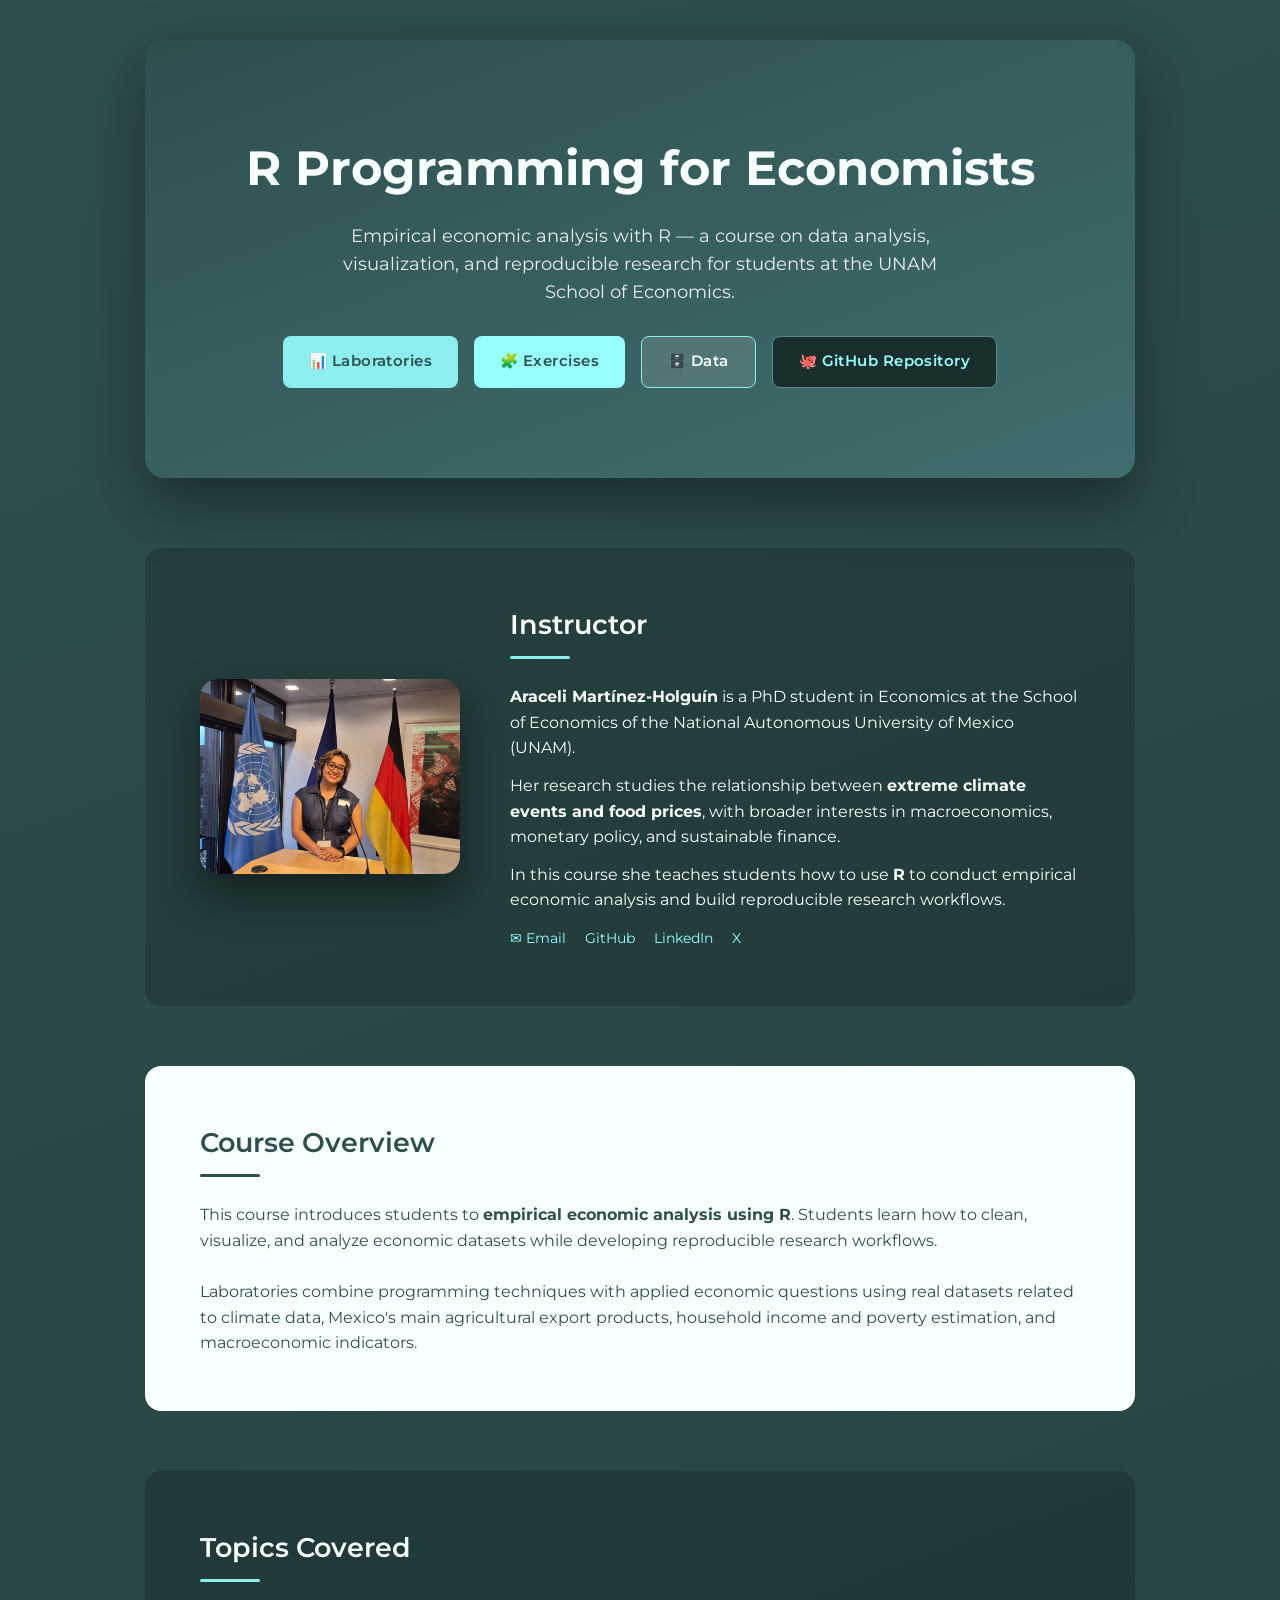
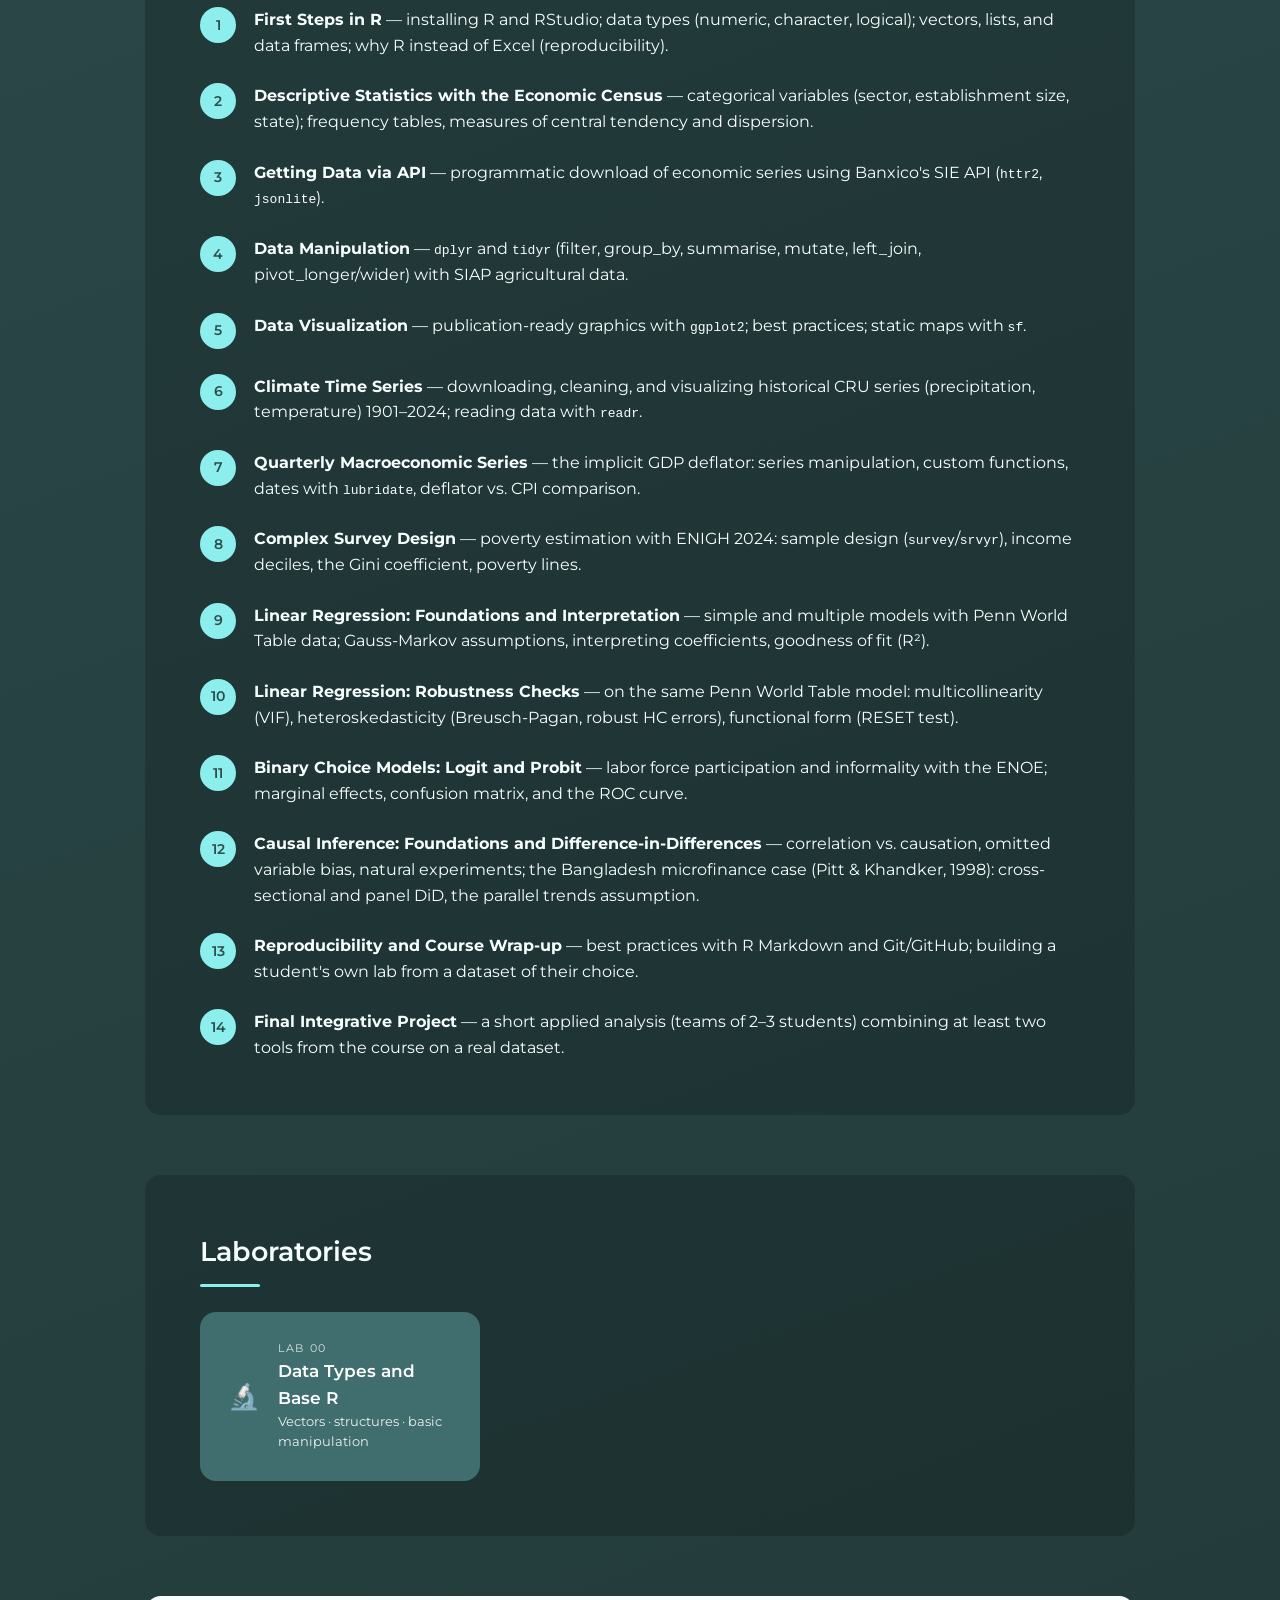
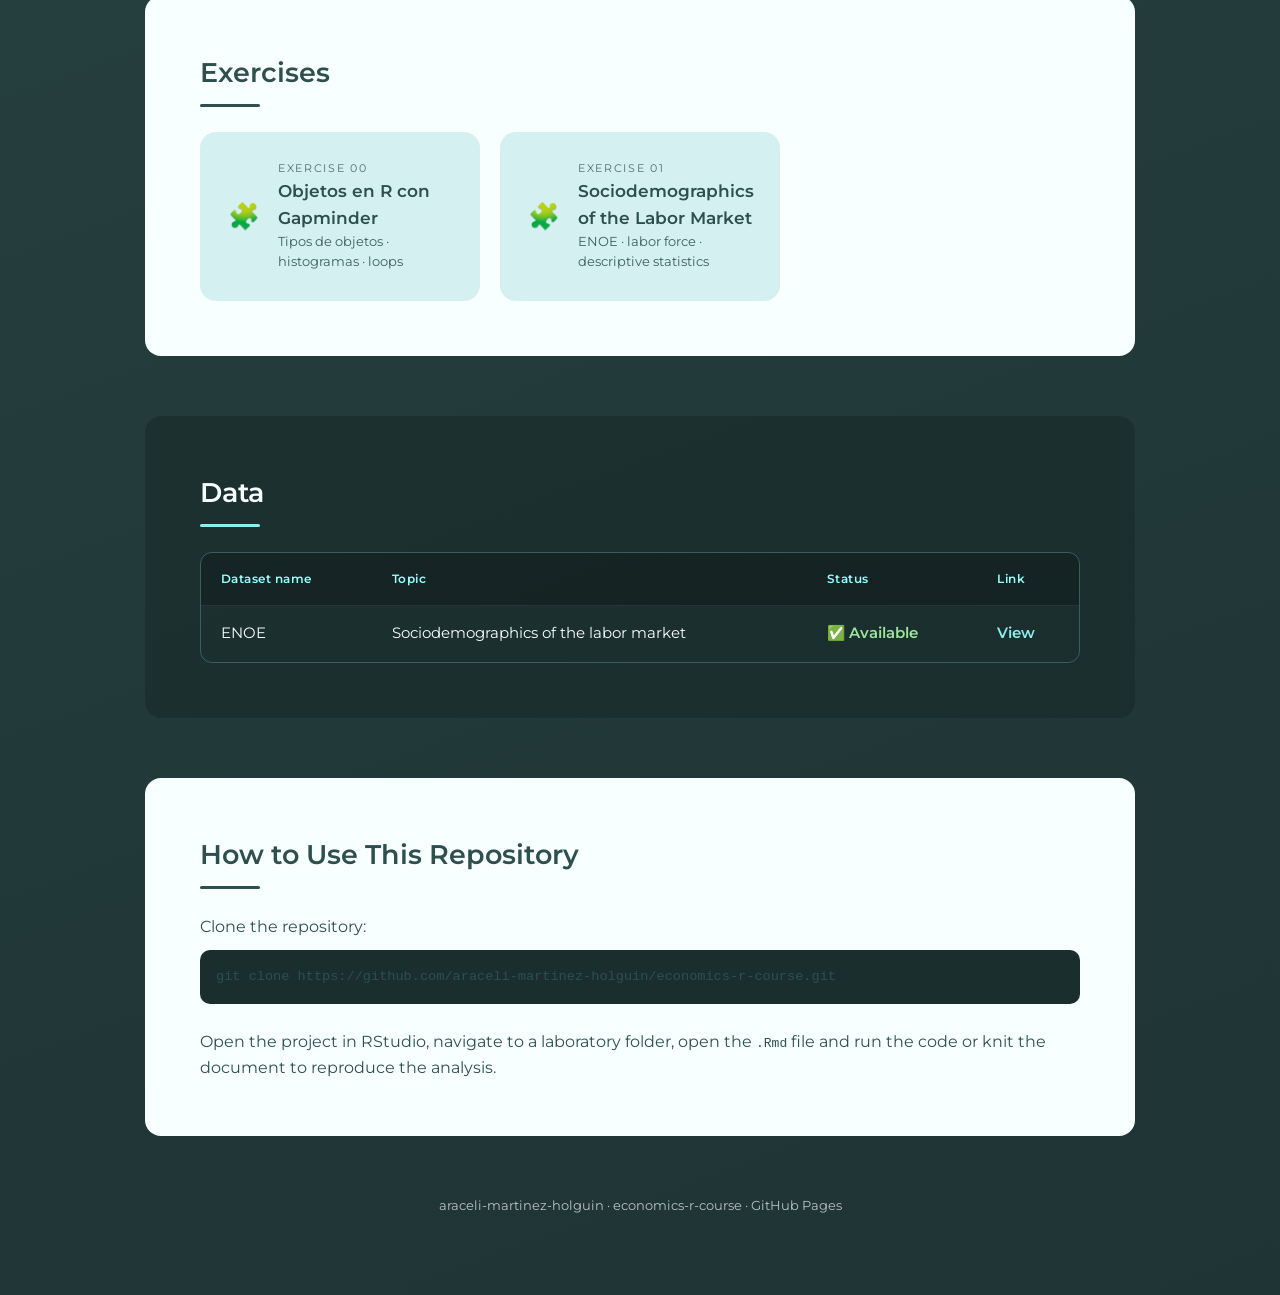
==== index.html @ 6ecc57b0 "Implement data table with styles and structure Added a responsive data table with styling for variou" ====
<!DOCTYPE html>
<html lang="en">
<head>

<meta charset="UTF-8">
<meta name="viewport" content="width=device-width, initial-scale=1.0">
<title>R Programming for Economists</title>
<link href="https://fonts.googleapis.com/css2?family=Montserrat:wght@300;400;500;600;700&display=swap" rel="stylesheet">

<style>

/* ---------------- COLOR PALETTE ---------------- */
:root {
  --dark:   #2F4F4F;
  --light1: #97FFFF;
  --light2: #8DEEEE;
  --light3: #79CDCD;
  --light4: #528B8B;
  --white:  #f8ffff;
}

/* ---------------- GLOBAL ---------------- */
* { margin:0; padding:0; box-sizing:border-box; }

body {
  font-family: 'Montserrat', sans-serif;
  background: linear-gradient(160deg, #2F4F4F, #1f3434);
  color: var(--white);
  line-height: 1.6;
}

.container {
  max-width: 1050px;
  margin: auto;
  padding: 40px 30px 80px;
}

/* ---------------- HERO ---------------- */
.hero {
  text-align: center;
  padding: 90px 40px;
  margin-bottom: 70px;
  background: linear-gradient(160deg, #2F4F4F, #406e6e);
  border-radius: 20px;
  box-shadow: 0 25px 60px rgba(0,0,0,.4);
}

.hero h1 { font-size: 3rem; margin-bottom: 15px; }

.hero p {
  font-size: 1.1rem;
  opacity: .9;
  max-width: 650px;
  margin: auto;
  margin-bottom: 25px;
}

/* ---------------- HERO BUTTONS ---------------- */
.hero-buttons {
  display: flex;
  justify-content: center;
  flex-wrap: wrap;
  gap: 16px;
  margin-top: 30px;
}

.hero-buttons a {
  text-decoration: none;
  padding: 13px 26px;
  border-radius: 8px;
  font-size: .92rem;
  font-weight: 600;
  letter-spacing: .03em;
  transition: .2s;
  display: flex;
  align-items: center;
  gap: 8px;
}

.btn-labs       { background: var(--light2);  color: #2F4F4F; }
.btn-exercises  { background: var(--light1);  color: #2F4F4F; }
.btn-data       { background: rgba(255,255,255,.12); color: var(--white); border: 1px solid var(--light2); }
.btn-github     { background: #1b2e2e;        color: var(--light1); border: 1px solid var(--light4); }
.hero-buttons a:hover { transform: translateY(-3px); box-shadow: 0 8px 20px rgba(0,0,0,.3); }

/* ---------------- SECTIONS ---------------- */
.section {
  margin-bottom: 60px;
  padding: 55px;
  border-radius: 16px;
}

.section-dark  { background: rgba(0,0,0,.18); }
.section-light { background: #f8ffff; color: #2F4F4F; }

/* ---------------- TITLES ---------------- */
.section-title {
  font-size: 1.7rem;
  font-weight: 600;
  margin-bottom: 25px;
  position: relative;
}

.section-title::after {
  content: "";
  display: block;
  width: 60px;
  height: 3px;
  background: var(--light2);
  margin-top: 10px;
  border-radius: 3px;
}

.section-light .section-title::after { background: var(--dark); }

/* ---------------- ABOUT ---------------- */
.about {
  display: grid;
  grid-template-columns: 260px 1fr;
  gap: 50px;
  align-items: center;
}

.profile-pic {
  width: 260px;
  border-radius: 18px;
  box-shadow: 0 20px 40px rgba(0,0,0,.45);
}

.about-text p { margin-bottom: 12px; }

.links { margin-top: 12px; }
.links a {
  margin-right: 15px;
  font-size: .9rem;
  color: var(--light1);
  text-decoration: none;
}
.links a:hover { text-decoration: underline; }

/* ---------------- ROADMAP (still used by Topics Covered) ---------------- */
.roadmap { display: flex; flex-direction: column; gap: 25px; margin-top: 20px; }

.step { display: flex; gap: 18px; align-items: flex-start; }

.step-number {
  background: var(--light2);
  color: #2F4F4F;
  font-weight: 600;
  border-radius: 50%;
  min-width: 36px;
  height: 36px;
  display: flex;
  align-items: center;
  justify-content: center;
  font-size: .9rem;
}

.section-light .step-number { background: var(--dark); color: var(--white); }

/* ---------------- CARDS ---------------- */
.card-grid {
  display: grid;
  grid-template-columns: repeat(auto-fill, minmax(280px, 1fr));
  gap: 20px;
}

.card {
  background: #406e6e;
  padding: 28px;
  border-radius: 16px;
  text-decoration: none;
  color: white;
  display: flex;
  align-items: center;
  gap: 18px;
  transition: .25s;
}

.card:hover {
  transform: translateY(-6px);
  background: var(--light3);
  box-shadow: 0 10px 20px rgba(0,0,0,.35);
}

.section-light .card { background: #d4f0f0; color: #2F4F4F; }
.section-light .card:hover { background: var(--light3); color: white; }

.card-icon   { font-size: 1.6rem; }
.card-label  { font-size: .7rem; letter-spacing: .15em; text-transform: uppercase; opacity: .8; }
.card-title  { font-weight: 600; font-size: 1.05rem; }
.card-sub    { font-size: .8rem; opacity: .9; }

/* --- disabled card (coming soon) --- */
.card-disabled {
  background: rgba(255,255,255,.06);
  border: 1px dashed rgba(141,238,238,.3);
  cursor: default;
  pointer-events: none;
  opacity: .6;
}

.section-light .card-disabled {
  background: rgba(0,0,0,.05);
  border: 1px dashed #528B8B;
  color: #2F4F4F;
}

/* ---------------- DATA TABLE ---------------- */
.data-table-wrap {
  overflow-x: auto;
  margin-top: 20px;
  border-radius: 12px;
  border: 1px solid rgba(141,238,238,.25);
}

.data-table {
  width: 100%;
  border-collapse: collapse;
  font-size: .92rem;
}

.data-table th, .data-table td {
  padding: 16px 20px;
  text-align: left;
}

.data-table thead th {
  background: rgba(0,0,0,.25);
  color: var(--light1);
  font-weight: 600;
  font-size: .78rem;
  letter-spacing: .04em;
}

.data-table tbody tr {
  border-top: 1px solid rgba(255,255,255,.08);
  transition: background .2s;
}

.data-table tbody tr:hover { background: rgba(141,238,238,.08); }

.data-table .status-available {
  color: #9BE79B;
  font-weight: 600;
  white-space: nowrap;
}

.data-table .status-pending {
  color: rgba(248,255,255,.55);
  font-weight: 600;
  white-space: nowrap;
}

.data-table a.view-link {
  color: var(--light2);
  font-weight: 600;
  text-decoration: none;
}

.data-table a.view-link:hover { text-decoration: underline; }

/* ---------------- CODE BLOCK ---------------- */
pre {
  background: #1b2e2e;
  padding: 16px;
  border-radius: 10px;
  font-size: .85rem;
  overflow-x: auto;
  margin-top: 10px;
}

/* ---------------- FOOTER ---------------- */
footer {
  text-align: center;
  font-size: .8rem;
  opacity: .7;
  margin-top: 60px;
}

/* ---------------- MOBILE ---------------- */
@media(max-width:750px) {
  .hero h1 { font-size: 2.2rem; }
  .about { grid-template-columns: 1fr; text-align: center; }
  .profile-pic { margin: auto; }
  .hero-buttons { flex-direction: column; align-items: center; }
  .section { padding: 35px 25px; }
  .data-table th, .data-table td { padding: 12px 14px; font-size: .85rem; }
}

</style>
</head>

<body>
<div class="container">

  <!-- ═══════════════════ HERO ═══════════════════ -->
  <section class="hero">

    <h1>R Programming for Economists</h1>

    <p>
      Empirical economic analysis with R — a course on data analysis,
      visualization, and reproducible research for students at the
      UNAM School of Economics.
    </p>

    <div class="hero-buttons">

      <a class="btn-labs" href="#labs">
        📊 Laboratories
      </a>

      <a class="btn-exercises" href="#exercises">
        🧩 Exercises
      </a>

      <a class="btn-data" href="#data">
        🗄️ Data
      </a>

      <a class="btn-github"
         href="https://github.com/araceli-martinez-holguin/economics-r-course"
         target="_blank">
        🐙 GitHub Repository
      </a>

    </div>
  </section>

  <!-- ═══════════════════ INSTRUCTOR ═══════════════════ -->
  <section class="section section-dark">
    <div class="about">

      <img src="Profile-Picture.jpeg" class="profile-pic" alt="Araceli Martínez-Holguín">

      <div class="about-text">
        <h2 class="section-title">Instructor</h2>

        <p>
          <strong>Araceli Martínez-Holguín</strong> is a PhD student in Economics
          at the School of Economics of the National Autonomous University of
          Mexico (UNAM).
        </p>

        <p>
          Her research studies the relationship between
          <strong>extreme climate events and food prices</strong>,
          with broader interests in macroeconomics, monetary policy,
          and sustainable finance.
        </p>

        <p>
          In this course she teaches students how to use <strong>R</strong>
          to conduct empirical economic analysis and build reproducible
          research workflows.
        </p>

        <div class="links">
          <a href="mailto:araceli.martinez@economia.unam.mx">✉ Email</a>
          <a href="https://github.com/araceli-martinez-holguin" target="_blank">GitHub</a>
          <a href="https://www.linkedin.com/in/aracelimholguin24111994/" target="_blank">LinkedIn</a>
          <a href="https://x.com/Arimarhol" target="_blank">X</a>
        </div>
      </div>

    </div>
  </section>

  <!-- ═══════════════════ COURSE OVERVIEW ═══════════════════ -->
  <section class="section section-light">
    <h2 class="section-title">Course Overview</h2>

    <p>
      This course introduces students to <strong>empirical economic analysis
      using R</strong>. Students learn how to clean, visualize, and analyze
      economic datasets while developing reproducible research workflows.
    </p>
    <br>
    <p>
      Laboratories combine programming techniques with applied economic
      questions using real datasets related to climate data, Mexico's main
      agricultural export products, household income and poverty estimation,
      and macroeconomic indicators.
    </p>
  </section>

  <!-- ═══════════════════ TOPICS ═══════════════════ -->
  <section class="section section-dark">
    <h2 class="section-title">Topics Covered</h2>

    <div class="roadmap">

      <div class="step">
        <div class="step-number">1</div>
        <div class="step-text">
          <strong>First Steps in R</strong> — installing R and RStudio;
          data types (numeric, character, logical); vectors, lists, and
          data frames; why R instead of Excel (reproducibility).
        </div>
      </div>

      <div class="step">
        <div class="step-number">2</div>
        <div class="step-text">
          <strong>Descriptive Statistics with the Economic Census</strong> —
          categorical variables (sector, establishment size, state);
          frequency tables, measures of central tendency and dispersion.
        </div>
      </div>

      <div class="step">
        <div class="step-number">3</div>
        <div class="step-text">
          <strong>Getting Data via API</strong> — programmatic download of
          economic series using Banxico's SIE API (<code>httr2</code>,
          <code>jsonlite</code>).
        </div>
      </div>

      <div class="step">
        <div class="step-number">4</div>
        <div class="step-text">
          <strong>Data Manipulation</strong> — <code>dplyr</code> and
          <code>tidyr</code> (filter, group_by, summarise, mutate,
          left_join, pivot_longer/wider) with SIAP agricultural data.
        </div>
      </div>

      <div class="step">
        <div class="step-number">5</div>
        <div class="step-text">
          <strong>Data Visualization</strong> — publication-ready graphics
          with <code>ggplot2</code>; best practices; static maps with
          <code>sf</code>.
        </div>
      </div>

      <div class="step">
        <div class="step-number">6</div>
        <div class="step-text">
          <strong>Climate Time Series</strong> — downloading, cleaning, and
          visualizing historical CRU series (precipitation, temperature)
          1901–2024; reading data with <code>readr</code>.
        </div>
      </div>

      <div class="step">
        <div class="step-number">7</div>
        <div class="step-text">
          <strong>Quarterly Macroeconomic Series</strong> — the implicit
          GDP deflator: series manipulation, custom functions, dates with
          <code>lubridate</code>, deflator vs. CPI comparison.
        </div>
      </div>

      <div class="step">
        <div class="step-number">8</div>
        <div class="step-text">
          <strong>Complex Survey Design</strong> — poverty estimation with
          ENIGH 2024: sample design (<code>survey</code>/<code>srvyr</code>),
          income deciles, the Gini coefficient, poverty lines.
        </div>
      </div>

      <div class="step">
        <div class="step-number">9</div>
        <div class="step-text">
          <strong>Linear Regression: Foundations and Interpretation</strong> —
          simple and multiple models with Penn World Table data;
          Gauss-Markov assumptions, interpreting coefficients, goodness of
          fit (R²).
        </div>
      </div>

      <div class="step">
        <div class="step-number">10</div>
        <div class="step-text">
          <strong>Linear Regression: Robustness Checks</strong> — on the
          same Penn World Table model: multicollinearity (VIF),
          heteroskedasticity (Breusch-Pagan, robust HC errors), functional
          form (RESET test).
        </div>
      </div>

      <div class="step">
        <div class="step-number">11</div>
        <div class="step-text">
          <strong>Binary Choice Models: Logit and Probit</strong> — labor
          force participation and informality with the ENOE; marginal
          effects, confusion matrix, and the ROC curve.
        </div>
      </div>

      <div class="step">
        <div class="step-number">12</div>
        <div class="step-text">
          <strong>Causal Inference: Foundations and Difference-in-Differences</strong>
          — correlation vs. causation, omitted variable bias, natural
          experiments; the Bangladesh microfinance case (Pitt &amp;
          Khandker, 1998): cross-sectional and panel DiD, the parallel
          trends assumption.
        </div>
      </div>

      <div class="step">
        <div class="step-number">13</div>
        <div class="step-text">
          <strong>Reproducibility and Course Wrap-up</strong> — best
          practices with R Markdown and Git/GitHub; building a student's
          own lab from a dataset of their choice.
        </div>
      </div>

      <div class="step">
        <div class="step-number">14</div>
        <div class="step-text">
          <strong>Final Integrative Project</strong> — a short applied
          analysis (teams of 2–3 students) combining at least two tools
          from the course on a real dataset.
        </div>
      </div>

    </div>
  </section>

  <!-- ═══════════════════ LABORATORIES ═══════════════════ -->
  <section id="labs" class="section section-dark">
    <h2 class="section-title">Laboratories</h2>

    <div class="card-grid">

      <a class="card" href="Laboratories/Laboratory-0/Laboratory-0.html">
        <div class="card-icon">🔬</div>
        <div>
          <div class="card-label">Lab 00</div>
          <div class="card-title">Data Types and Base R</div>
          <div class="card-sub">Vectors · structures · basic manipulation</div>
        </div>
      </a>

    </div>
  </section>

  <!-- ═══════════════════ EXERCISES ═══════════════════ -->
  <section id="exercises" class="section section-light">
    <h2 class="section-title">Exercises</h2>
    <div class="card-grid">
      <a class="card" href="Exercises/Exercise-0/Ejercicio0_Objetos_R_Gapminder.html">
        <div class="card-icon">🧩</div>
        <div>
          <div class="card-label">Exercise 00</div>
          <div class="card-title">Objetos en R con Gapminder</div>
          <div class="card-sub">Tipos de objetos · histogramas · loops</div>
        </div>
      </a>

      <a class="card" href="Exercises/Exercise-1/Exercise1_ENOE_Sociodemographics.html">
        <div class="card-icon">🧩</div>
        <div>
          <div class="card-label">Exercise 01</div>
          <div class="card-title">Sociodemographics of the Labor Market</div>
          <div class="card-sub">ENOE · labor force · descriptive statistics</div>
        </div>
      </a>
    </div>
  </section>

  <!-- ═══════════════════ DATA ═══════════════════ -->
  <section id="data" class="section section-dark">
    <h2 class="section-title">Data</h2>

    <div class="data-table-wrap">
      <table class="data-table">
        <thead>
          <tr>
            <th>Dataset name</th>
            <th>Topic</th>
            <th>Status</th>
            <th>Link</th>
          </tr>
        </thead>
        <tbody>
          <tr>
            <td>ENOE</td>
            <td>Sociodemographics of the labor market</td>
            <td class="status-available">✅ Available</td>
            <td><a class="view-link" href="Data/ENOE/ENOE.html">View</a></td>
          </tr>
        </tbody>
      </table>
    </div>
  </section>

  <!-- ═══════════════════ REPOSITORY ═══════════════════ -->
  <section class="section section-light">
    <h2 class="section-title">How to Use This Repository</h2>

    <p>Clone the repository:</p>

    <pre>git clone https://github.com/araceli-martinez-holguin/economics-r-course.git</pre>

    <br>
    <p>
      Open the project in RStudio, navigate to a laboratory folder,
      open the <code>.Rmd</code> file and run the code or knit the document
      to reproduce the analysis.
    </p>
  </section>

  <footer>
    araceli-martinez-holguin · economics-r-course · GitHub Pages
  </footer>

</div>
</body>
</html>
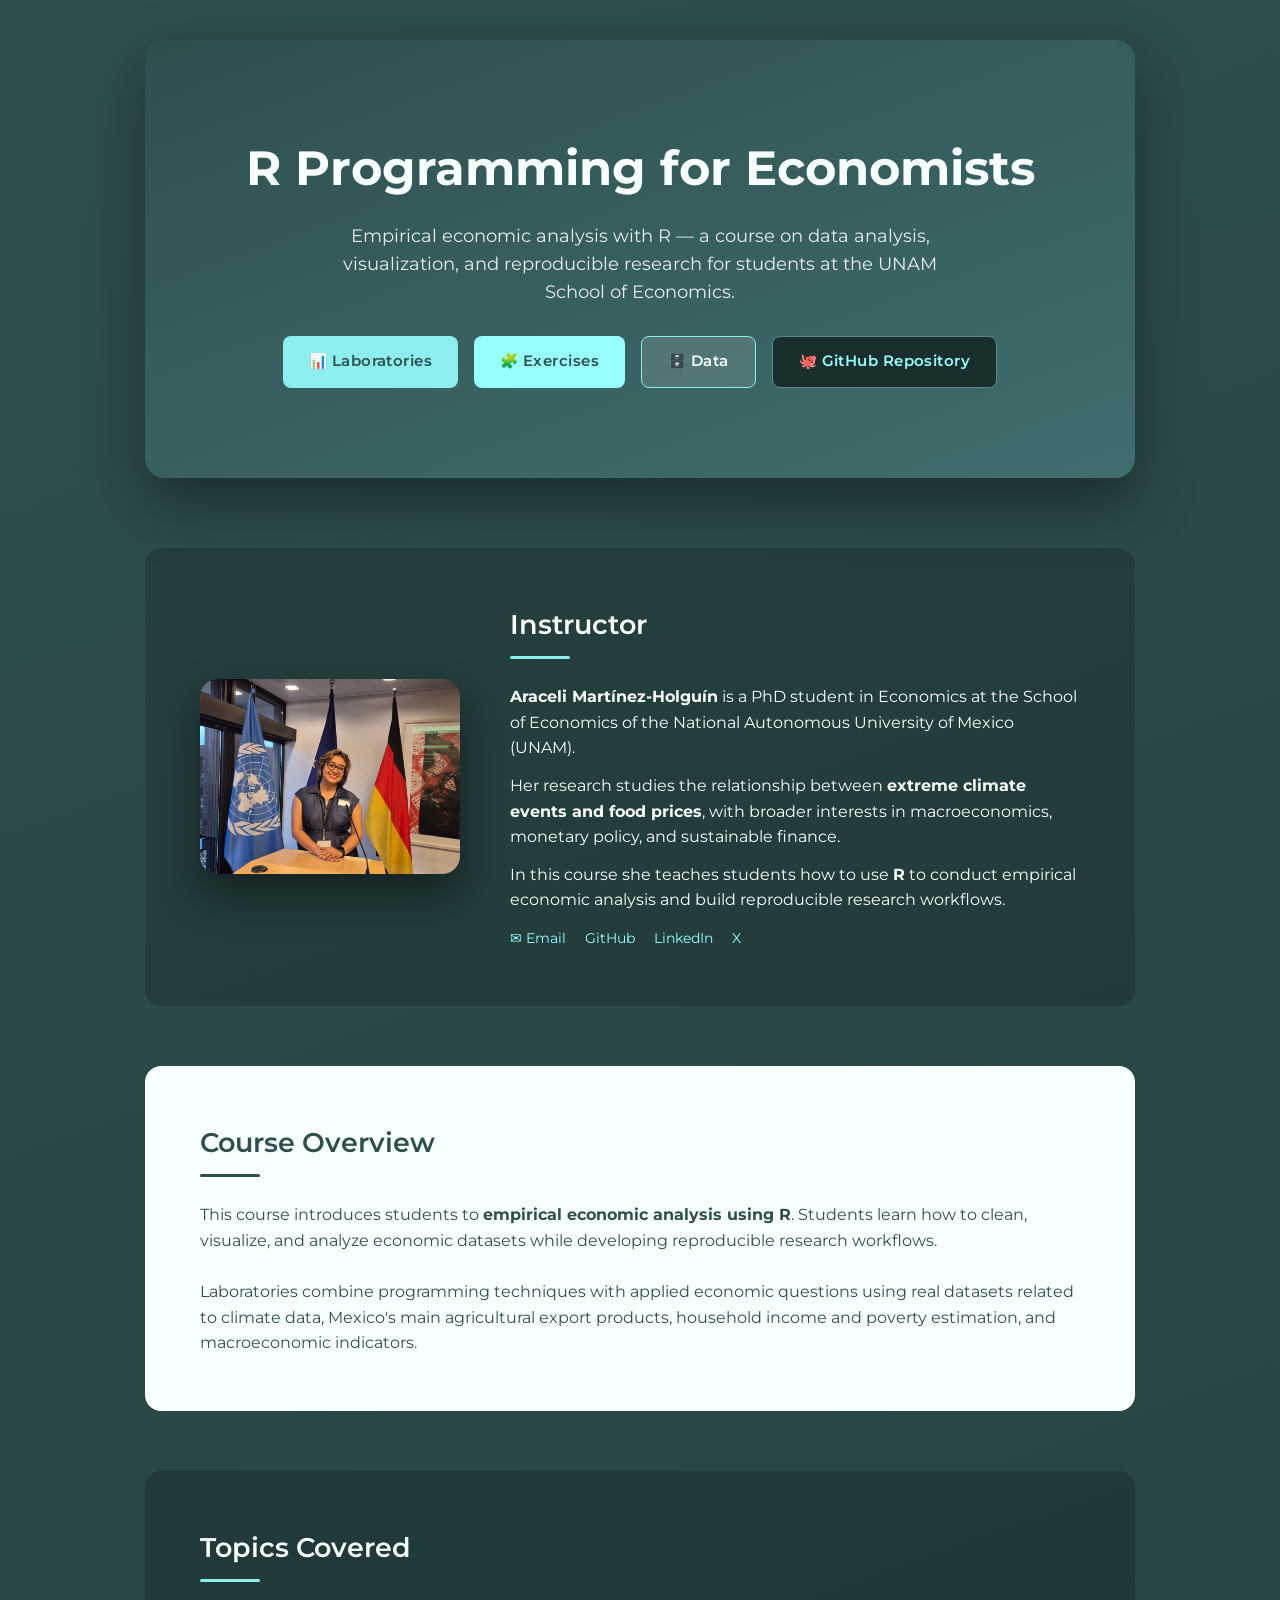
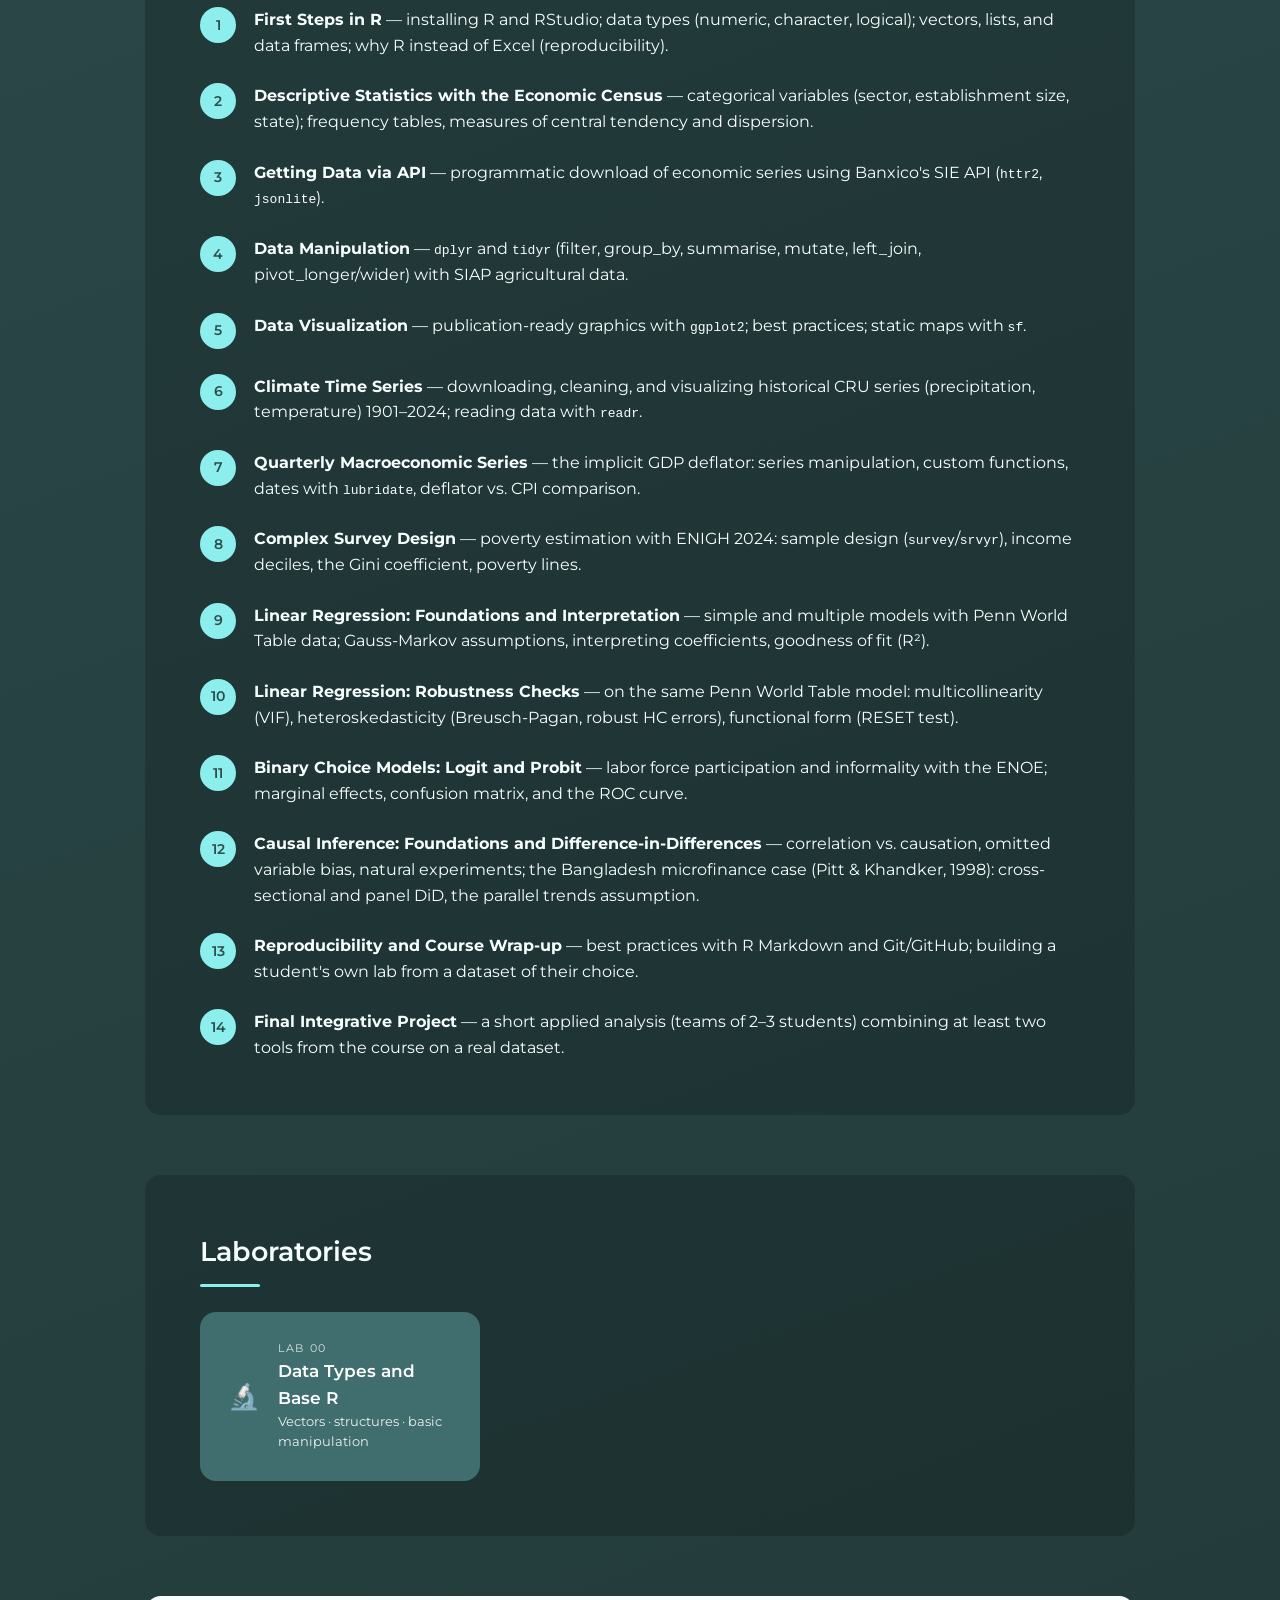
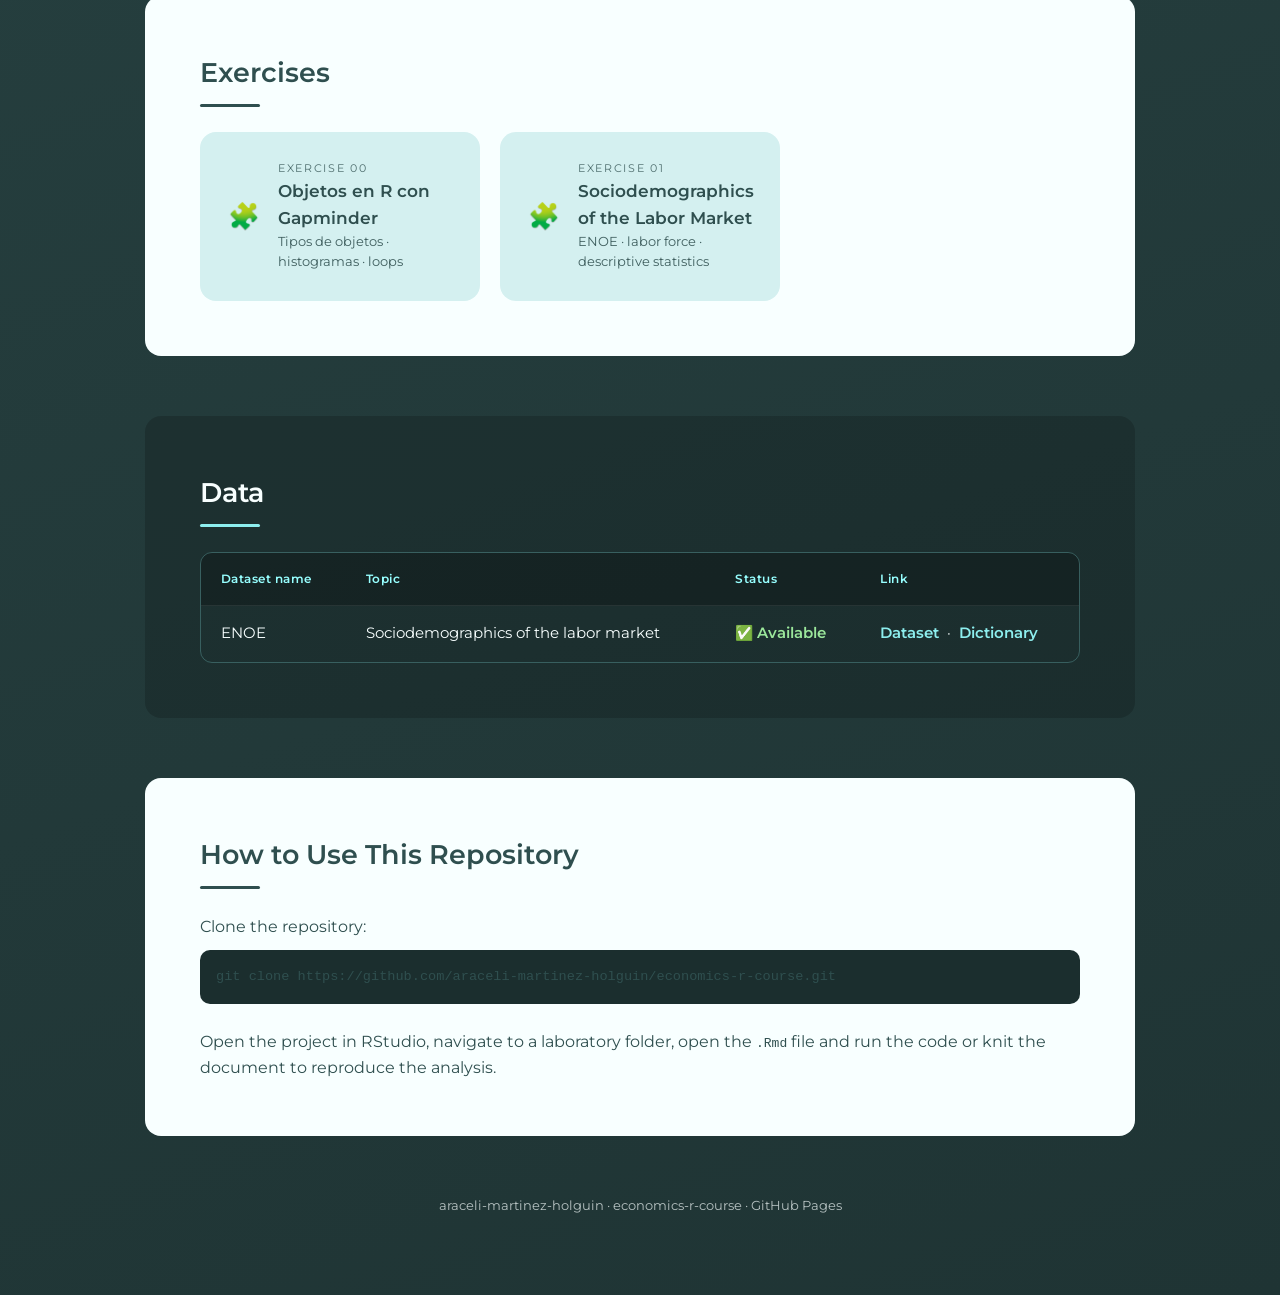
==== commit a22d95af: "Modify ENOE section with new dataset links Updated links to dataset and dictionary in ENOE section." ====
--- a/index.html
+++ b/index.html
@@ -585,7 +585,11 @@
             <td>ENOE</td>
             <td>Sociodemographics of the labor market</td>
             <td class="status-available">✅ Available</td>
-            <td><a class="view-link" href="Data/ENOE/ENOE.html">View</a></td>
+            <td>
+              <a class="view-link" href="Data/Data-1/enoe_2025_4t_sample_50k.xlsx">Dataset</a>
+              &nbsp;·&nbsp;
+              <a class="view-link" href="Data/Data-1/diccionario_datos_sdem_enoe_2025_4t.csv">Dictionary</a>
+            </td>
           </tr>
         </tbody>
       </table>
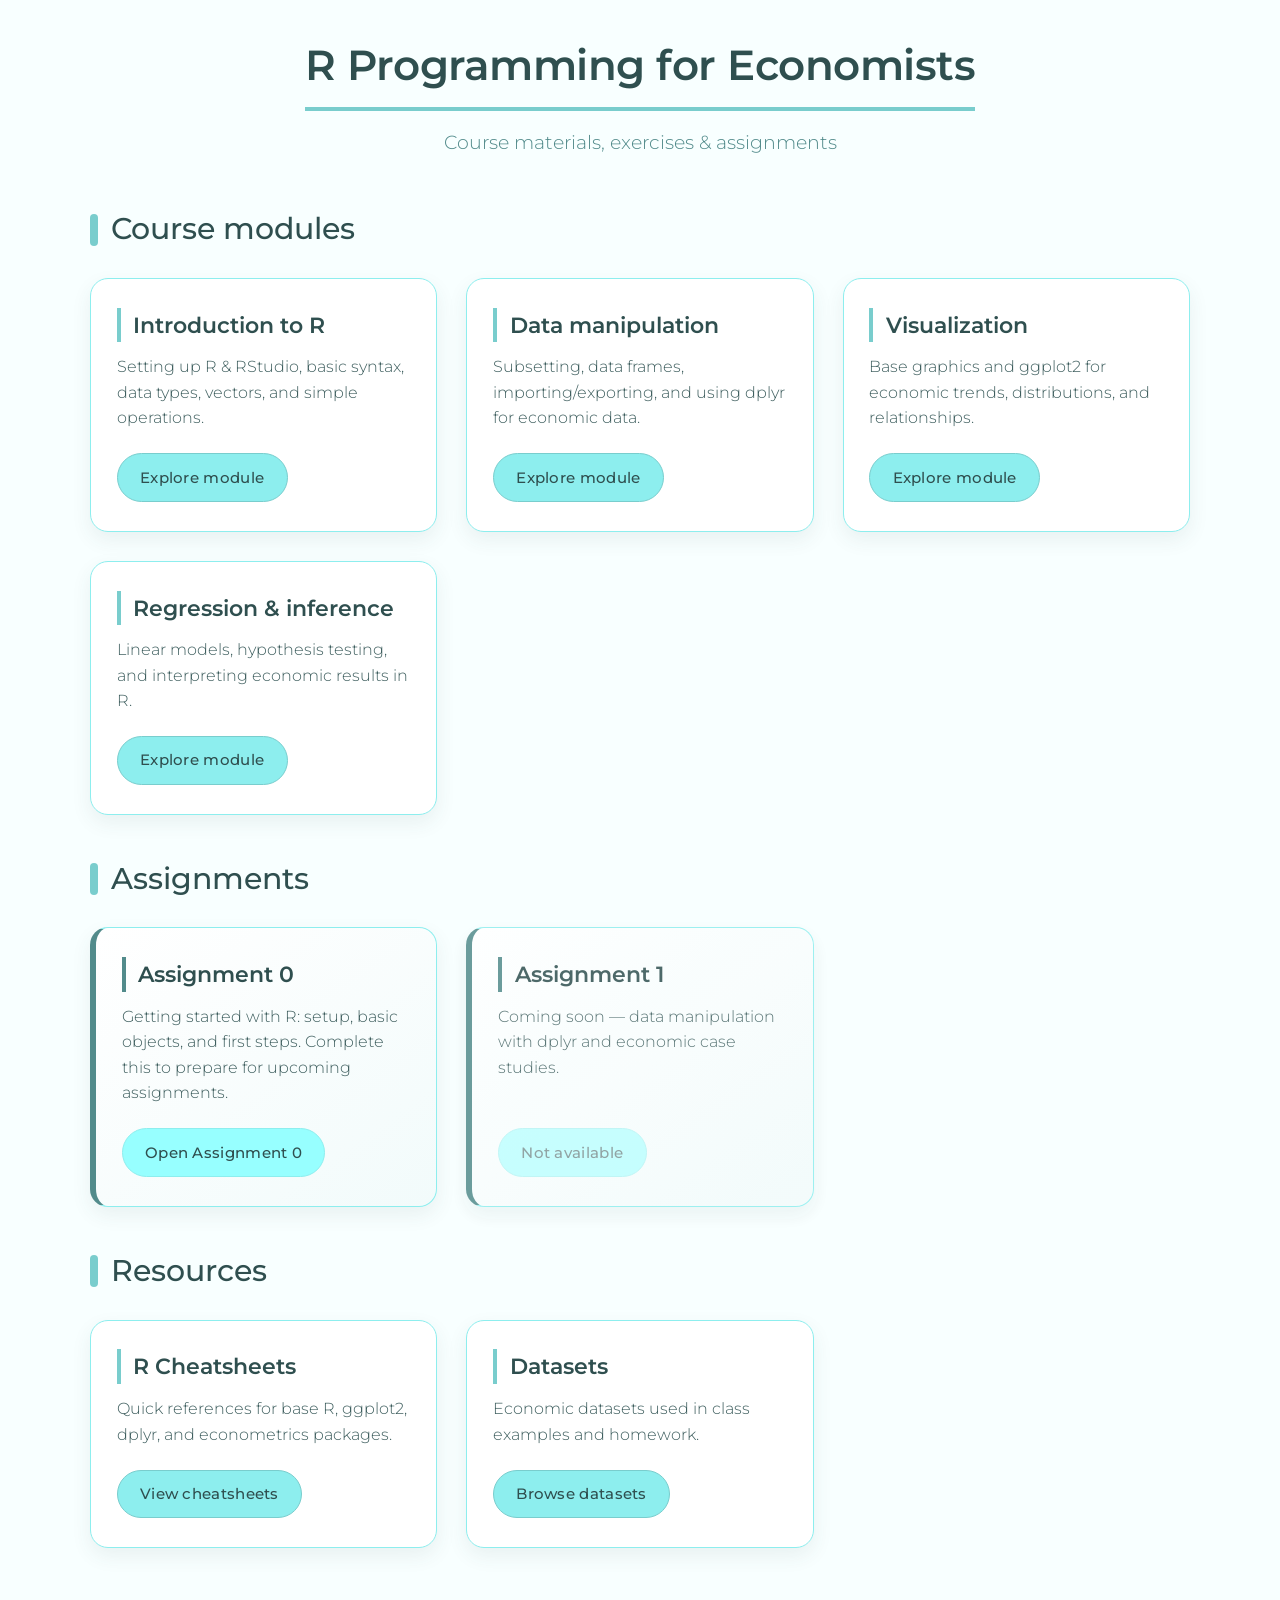
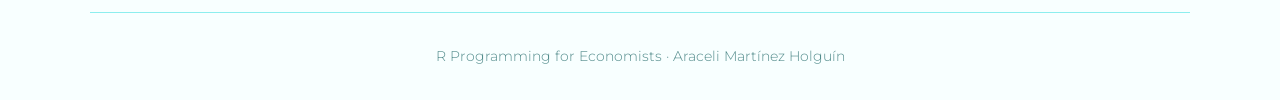
==== commit b2dfd648: "Update index.html with new layout and styles Refactor HTML structure and styles for improved layout " ====
--- a/index.html
+++ b/index.html
@@ -1,621 +1,251 @@
 <!DOCTYPE html>
 <html lang="en">
 <head>
-
-<meta charset="UTF-8">
-<meta name="viewport" content="width=device-width, initial-scale=1.0">
-<title>R Programming for Economists</title>
-<link href="https://fonts.googleapis.com/css2?family=Montserrat:wght@300;400;500;600;700&display=swap" rel="stylesheet">
-
-<style>
-
-/* ---------------- COLOR PALETTE ---------------- */
-:root {
-  --dark:   #2F4F4F;
-  --light1: #97FFFF;
-  --light2: #8DEEEE;
-  --light3: #79CDCD;
-  --light4: #528B8B;
-  --white:  #f8ffff;
-}
-
-/* ---------------- GLOBAL ---------------- */
-* { margin:0; padding:0; box-sizing:border-box; }
-
-body {
-  font-family: 'Montserrat', sans-serif;
-  background: linear-gradient(160deg, #2F4F4F, #1f3434);
-  color: var(--white);
-  line-height: 1.6;
-}
-
-.container {
-  max-width: 1050px;
-  margin: auto;
-  padding: 40px 30px 80px;
-}
-
-/* ---------------- HERO ---------------- */
-.hero {
-  text-align: center;
-  padding: 90px 40px;
-  margin-bottom: 70px;
-  background: linear-gradient(160deg, #2F4F4F, #406e6e);
-  border-radius: 20px;
-  box-shadow: 0 25px 60px rgba(0,0,0,.4);
-}
-
-.hero h1 { font-size: 3rem; margin-bottom: 15px; }
-
-.hero p {
-  font-size: 1.1rem;
-  opacity: .9;
-  max-width: 650px;
-  margin: auto;
-  margin-bottom: 25px;
-}
-
-/* ---------------- HERO BUTTONS ---------------- */
-.hero-buttons {
-  display: flex;
-  justify-content: center;
-  flex-wrap: wrap;
-  gap: 16px;
-  margin-top: 30px;
-}
-
-.hero-buttons a {
-  text-decoration: none;
-  padding: 13px 26px;
-  border-radius: 8px;
-  font-size: .92rem;
-  font-weight: 600;
-  letter-spacing: .03em;
-  transition: .2s;
-  display: flex;
-  align-items: center;
-  gap: 8px;
-}
-
-.btn-labs       { background: var(--light2);  color: #2F4F4F; }
-.btn-exercises  { background: var(--light1);  color: #2F4F4F; }
-.btn-data       { background: rgba(255,255,255,.12); color: var(--white); border: 1px solid var(--light2); }
-.btn-github     { background: #1b2e2e;        color: var(--light1); border: 1px solid var(--light4); }
-.hero-buttons a:hover { transform: translateY(-3px); box-shadow: 0 8px 20px rgba(0,0,0,.3); }
-
-/* ---------------- SECTIONS ---------------- */
-.section {
-  margin-bottom: 60px;
-  padding: 55px;
-  border-radius: 16px;
-}
-
-.section-dark  { background: rgba(0,0,0,.18); }
-.section-light { background: #f8ffff; color: #2F4F4F; }
-
-/* ---------------- TITLES ---------------- */
-.section-title {
-  font-size: 1.7rem;
-  font-weight: 600;
-  margin-bottom: 25px;
-  position: relative;
-}
-
-.section-title::after {
-  content: "";
-  display: block;
-  width: 60px;
-  height: 3px;
-  background: var(--light2);
-  margin-top: 10px;
-  border-radius: 3px;
-}
-
-.section-light .section-title::after { background: var(--dark); }
-
-/* ---------------- ABOUT ---------------- */
-.about {
-  display: grid;
-  grid-template-columns: 260px 1fr;
-  gap: 50px;
-  align-items: center;
-}
-
-.profile-pic {
-  width: 260px;
-  border-radius: 18px;
-  box-shadow: 0 20px 40px rgba(0,0,0,.45);
-}
-
-.about-text p { margin-bottom: 12px; }
-
-.links { margin-top: 12px; }
-.links a {
-  margin-right: 15px;
-  font-size: .9rem;
-  color: var(--light1);
-  text-decoration: none;
-}
-.links a:hover { text-decoration: underline; }
-
-/* ---------------- ROADMAP (still used by Topics Covered) ---------------- */
-.roadmap { display: flex; flex-direction: column; gap: 25px; margin-top: 20px; }
-
-.step { display: flex; gap: 18px; align-items: flex-start; }
-
-.step-number {
-  background: var(--light2);
-  color: #2F4F4F;
-  font-weight: 600;
-  border-radius: 50%;
-  min-width: 36px;
-  height: 36px;
-  display: flex;
-  align-items: center;
-  justify-content: center;
-  font-size: .9rem;
-}
-
-.section-light .step-number { background: var(--dark); color: var(--white); }
-
-/* ---------------- CARDS ---------------- */
-.card-grid {
-  display: grid;
-  grid-template-columns: repeat(auto-fill, minmax(280px, 1fr));
-  gap: 20px;
-}
-
-.card {
-  background: #406e6e;
-  padding: 28px;
-  border-radius: 16px;
-  text-decoration: none;
-  color: white;
-  display: flex;
-  align-items: center;
-  gap: 18px;
-  transition: .25s;
-}
-
-.card:hover {
-  transform: translateY(-6px);
-  background: var(--light3);
-  box-shadow: 0 10px 20px rgba(0,0,0,.35);
-}
-
-.section-light .card { background: #d4f0f0; color: #2F4F4F; }
-.section-light .card:hover { background: var(--light3); color: white; }
-
-.card-icon   { font-size: 1.6rem; }
-.card-label  { font-size: .7rem; letter-spacing: .15em; text-transform: uppercase; opacity: .8; }
-.card-title  { font-weight: 600; font-size: 1.05rem; }
-.card-sub    { font-size: .8rem; opacity: .9; }
-
-/* --- disabled card (coming soon) --- */
-.card-disabled {
-  background: rgba(255,255,255,.06);
-  border: 1px dashed rgba(141,238,238,.3);
-  cursor: default;
-  pointer-events: none;
-  opacity: .6;
-}
-
-.section-light .card-disabled {
-  background: rgba(0,0,0,.05);
-  border: 1px dashed #528B8B;
-  color: #2F4F4F;
-}
-
-/* ---------------- DATA TABLE ---------------- */
-.data-table-wrap {
-  overflow-x: auto;
-  margin-top: 20px;
-  border-radius: 12px;
-  border: 1px solid rgba(141,238,238,.25);
-}
-
-.data-table {
-  width: 100%;
-  border-collapse: collapse;
-  font-size: .92rem;
-}
-
-.data-table th, .data-table td {
-  padding: 16px 20px;
-  text-align: left;
-}
-
-.data-table thead th {
-  background: rgba(0,0,0,.25);
-  color: var(--light1);
-  font-weight: 600;
-  font-size: .78rem;
-  letter-spacing: .04em;
-}
-
-.data-table tbody tr {
-  border-top: 1px solid rgba(255,255,255,.08);
-  transition: background .2s;
-}
-
-.data-table tbody tr:hover { background: rgba(141,238,238,.08); }
-
-.data-table .status-available {
-  color: #9BE79B;
-  font-weight: 600;
-  white-space: nowrap;
-}
-
-.data-table .status-pending {
-  color: rgba(248,255,255,.55);
-  font-weight: 600;
-  white-space: nowrap;
-}
-
-.data-table a.view-link {
-  color: var(--light2);
-  font-weight: 600;
-  text-decoration: none;
-}
-
-.data-table a.view-link:hover { text-decoration: underline; }
-
-/* ---------------- CODE BLOCK ---------------- */
-pre {
-  background: #1b2e2e;
-  padding: 16px;
-  border-radius: 10px;
-  font-size: .85rem;
-  overflow-x: auto;
-  margin-top: 10px;
-}
-
-/* ---------------- FOOTER ---------------- */
-footer {
-  text-align: center;
-  font-size: .8rem;
-  opacity: .7;
-  margin-top: 60px;
-}
-
-/* ---------------- MOBILE ---------------- */
-@media(max-width:750px) {
-  .hero h1 { font-size: 2.2rem; }
-  .about { grid-template-columns: 1fr; text-align: center; }
-  .profile-pic { margin: auto; }
-  .hero-buttons { flex-direction: column; align-items: center; }
-  .section { padding: 35px 25px; }
-  .data-table th, .data-table td { padding: 12px 14px; font-size: .85rem; }
-}
-
-</style>
+  <meta charset="UTF-8">
+  <meta name="viewport" content="width=device-width, initial-scale=1.0">
+  <title>R Programming for Economists</title>
+  <link href="https://fonts.googleapis.com/css2?family=Montserrat:wght@300;400;500;600;700&display=swap" rel="stylesheet">
+  <style>
+    /* ---------------- COLOR PALETTE ---------------- */
+    :root {
+      --dark:   #2F4F4F;
+      --light1: #97FFFF;
+      --light2: #8DEEEE;
+      --light3: #79CDCD;
+      --light4: #528B8B;
+      --white:  #f8ffff;
+    }
+
+    /* ---------------- GLOBAL ---------------- */
+    * {
+      margin: 0;
+      padding: 0;
+      box-sizing: border-box;
+    }
+
+    body {
+      font-family: 'Montserrat', sans-serif;
+      background-color: var(--white);
+      color: var(--dark);
+      line-height: 1.6;
+      padding: 2rem 1.5rem;
+    }
+
+    .container {
+      max-width: 1100px;
+      margin: 0 auto;
+    }
+
+    /* ---------------- HEADER ---------------- */
+    header {
+      margin-bottom: 3rem;
+      text-align: center;
+    }
+
+    h1 {
+      font-weight: 600;
+      font-size: 2.6rem;
+      letter-spacing: -0.5px;
+      color: var(--dark);
+      border-bottom: 4px solid var(--light3);
+      display: inline-block;
+      padding-bottom: 0.5rem;
+      margin-bottom: 1rem;
+    }
+
+    .subhead {
+      font-weight: 300;
+      font-size: 1.2rem;
+      color: var(--light4);
+    }
+
+    /* ---------------- SECTION TITLES ---------------- */
+    h2 {
+      font-weight: 500;
+      font-size: 1.9rem;
+      margin: 2.5rem 0 1.5rem;
+      color: var(--dark);
+      display: flex;
+      align-items: center;
+      gap: 0.8rem;
+    }
+
+    h2::before {
+      content: '';
+      display: inline-block;
+      width: 8px;
+      height: 2rem;
+      background: var(--light3);
+      border-radius: 4px;
+    }
+
+    /* ---------------- CARD GRID ---------------- */
+    .card-grid {
+      display: grid;
+      grid-template-columns: repeat(auto-fill, minmax(280px, 1fr));
+      gap: 1.8rem;
+      margin-top: 0.5rem;
+    }
+
+    .card {
+      background: white;
+      border-radius: 18px;
+      padding: 1.8rem 1.6rem;
+      box-shadow: 0 8px 20px rgba(47, 79, 79, 0.08);
+      border: 1px solid var(--light2);
+      transition: all 0.2s ease;
+      display: flex;
+      flex-direction: column;
+    }
+
+    .card:hover {
+      transform: translateY(-4px);
+      box-shadow: 0 16px 28px rgba(47, 79, 79, 0.12);
+      border-color: var(--light3);
+    }
+
+    .card h3 {
+      font-weight: 600;
+      font-size: 1.35rem;
+      color: var(--dark);
+      margin-bottom: 0.75rem;
+      border-left: 4px solid var(--light3);
+      padding-left: 0.8rem;
+    }
+
+    .card p {
+      font-weight: 300;
+      font-size: 1rem;
+      color: #3e5e5e;
+      margin-bottom: 1.4rem;
+      flex: 1;
+    }
+
+    .card a {
+      display: inline-block;
+      background: var(--light2);
+      color: var(--dark);
+      font-weight: 500;
+      text-decoration: none;
+      padding: 0.7rem 1.4rem;
+      border-radius: 40px;
+      font-size: 0.95rem;
+      letter-spacing: 0.3px;
+      transition: background 0.2s, color 0.2s;
+      text-align: center;
+      border: 1px solid var(--light3);
+      align-self: flex-start;
+    }
+
+    .card a:hover {
+      background: var(--light4);
+      color: white;
+      border-color: var(--light4);
+    }
+
+    /* ---------------- ASSIGNMENT CARD (slightly distinctive) ---------------- */
+    .assignment-card {
+      background: linear-gradient(145deg, #ffffff, #f2fbfb);
+      border-left: 6px solid var(--light4);
+    }
+
+    .assignment-card h3 {
+      border-left-color: var(--light4);
+    }
+
+    .assignment-card a {
+      background: var(--light1);
+      border-color: var(--light2);
+    }
+
+    .assignment-card a:hover {
+      background: var(--dark);
+      color: var(--white);
+      border-color: var(--dark);
+    }
+
+    /* ---------------- FOOTER ---------------- */
+    footer {
+      margin-top: 4rem;
+      text-align: center;
+      font-weight: 300;
+      font-size: 0.9rem;
+      color: var(--light4);
+      border-top: 1px solid var(--light2);
+      padding-top: 2rem;
+    }
+  </style>
 </head>
-
 <body>
-<div class="container">
-
-  <!-- ═══════════════════ HERO ═══════════════════ -->
-  <section class="hero">
-
-    <h1>R Programming for Economists</h1>
-
-    <p>
-      Empirical economic analysis with R — a course on data analysis,
-      visualization, and reproducible research for students at the
-      UNAM School of Economics.
-    </p>
-
-    <div class="hero-buttons">
-
-      <a class="btn-labs" href="#labs">
-        📊 Laboratories
-      </a>
-
-      <a class="btn-exercises" href="#exercises">
-        🧩 Exercises
-      </a>
-
-      <a class="btn-data" href="#data">
-        🗄️ Data
-      </a>
-
-      <a class="btn-github"
-         href="https://github.com/araceli-martinez-holguin/economics-r-course"
-         target="_blank">
-        🐙 GitHub Repository
-      </a>
-
+  <div class="container">
+    <header>
+      <h1>R Programming for Economists</h1>
+      <div class="subhead">Course materials, exercises & assignments</div>
+    </header>
+
+    <!-- ========== EXISTING SECTIONS (kept intact, just placeholders) ========== -->
+    <h2>Course modules</h2>
+    <div class="card-grid">
+      <div class="card">
+        <h3>Introduction to R</h3>
+        <p>Setting up R & RStudio, basic syntax, data types, vectors, and simple operations.</p>
+        <a href="#">Explore module</a>
+      </div>
+      <div class="card">
+        <h3>Data manipulation</h3>
+        <p>Subsetting, data frames, importing/exporting, and using dplyr for economic data.</p>
+        <a href="#">Explore module</a>
+      </div>
+      <div class="card">
+        <h3>Visualization</h3>
+        <p>Base graphics and ggplot2 for economic trends, distributions, and relationships.</p>
+        <a href="#">Explore module</a>
+      </div>
+      <div class="card">
+        <h3>Regression & inference</h3>
+        <p>Linear models, hypothesis testing, and interpreting economic results in R.</p>
+        <a href="#">Explore module</a>
+      </div>
     </div>
-  </section>
-
-  <!-- ═══════════════════ INSTRUCTOR ═══════════════════ -->
-  <section class="section section-dark">
-    <div class="about">
-
-      <img src="Profile-Picture.jpeg" class="profile-pic" alt="Araceli Martínez-Holguín">
-
-      <div class="about-text">
-        <h2 class="section-title">Instructor</h2>
-
-        <p>
-          <strong>Araceli Martínez-Holguín</strong> is a PhD student in Economics
-          at the School of Economics of the National Autonomous University of
-          Mexico (UNAM).
-        </p>
-
-        <p>
-          Her research studies the relationship between
-          <strong>extreme climate events and food prices</strong>,
-          with broader interests in macroeconomics, monetary policy,
-          and sustainable finance.
-        </p>
-
-        <p>
-          In this course she teaches students how to use <strong>R</strong>
-          to conduct empirical economic analysis and build reproducible
-          research workflows.
-        </p>
-
-        <div class="links">
-          <a href="mailto:araceli.martinez@economia.unam.mx">✉ Email</a>
-          <a href="https://github.com/araceli-martinez-holguin" target="_blank">GitHub</a>
-          <a href="https://www.linkedin.com/in/aracelimholguin24111994/" target="_blank">LinkedIn</a>
-          <a href="https://x.com/Arimarhol" target="_blank">X</a>
-        </div>
-      </div>
-
+
+    <!-- ========== NEW ASSIGNMENTS SECTION ========== -->
+    <h2>Assignments</h2>
+    <div class="card-grid">
+      <!-- Assignment 0 card with the provided link -->
+      <div class="card assignment-card">
+        <h3>Assignment 0</h3>
+        <p>Getting started with R: setup, basic objects, and first steps. Complete this to prepare for upcoming assignments.</p>
+        <a href="https://github.com/araceli-martinez-holguin/economics-r-course/blob/main/Assignments/Assignment-0/Tarea-0.html" 
+           target="_blank" rel="noopener noreferrer">
+          Open Assignment 0
+        </a>
+      </div>
+      <!-- You can add more assignment cards here in the future -->
+      <div class="card assignment-card" style="opacity: 0.85;">
+        <h3>Assignment 1</h3>
+        <p>Coming soon — data manipulation with dplyr and economic case studies.</p>
+        <a href="#" style="pointer-events: none; opacity: 0.6;">Not available</a>
+      </div>
     </div>
-  </section>
-
-  <!-- ═══════════════════ COURSE OVERVIEW ═══════════════════ -->
-  <section class="section section-light">
-    <h2 class="section-title">Course Overview</h2>
-
-    <p>
-      This course introduces students to <strong>empirical economic analysis
-      using R</strong>. Students learn how to clean, visualize, and analyze
-      economic datasets while developing reproducible research workflows.
-    </p>
-    <br>
-    <p>
-      Laboratories combine programming techniques with applied economic
-      questions using real datasets related to climate data, Mexico's main
-      agricultural export products, household income and poverty estimation,
-      and macroeconomic indicators.
-    </p>
-  </section>
-
-  <!-- ═══════════════════ TOPICS ═══════════════════ -->
-  <section class="section section-dark">
-    <h2 class="section-title">Topics Covered</h2>
-
-    <div class="roadmap">
-
-      <div class="step">
-        <div class="step-number">1</div>
-        <div class="step-text">
-          <strong>First Steps in R</strong> — installing R and RStudio;
-          data types (numeric, character, logical); vectors, lists, and
-          data frames; why R instead of Excel (reproducibility).
-        </div>
-      </div>
-
-      <div class="step">
-        <div class="step-number">2</div>
-        <div class="step-text">
-          <strong>Descriptive Statistics with the Economic Census</strong> —
-          categorical variables (sector, establishment size, state);
-          frequency tables, measures of central tendency and dispersion.
-        </div>
-      </div>
-
-      <div class="step">
-        <div class="step-number">3</div>
-        <div class="step-text">
-          <strong>Getting Data via API</strong> — programmatic download of
-          economic series using Banxico's SIE API (<code>httr2</code>,
-          <code>jsonlite</code>).
-        </div>
-      </div>
-
-      <div class="step">
-        <div class="step-number">4</div>
-        <div class="step-text">
-          <strong>Data Manipulation</strong> — <code>dplyr</code> and
-          <code>tidyr</code> (filter, group_by, summarise, mutate,
-          left_join, pivot_longer/wider) with SIAP agricultural data.
-        </div>
-      </div>
-
-      <div class="step">
-        <div class="step-number">5</div>
-        <div class="step-text">
-          <strong>Data Visualization</strong> — publication-ready graphics
-          with <code>ggplot2</code>; best practices; static maps with
-          <code>sf</code>.
-        </div>
-      </div>
-
-      <div class="step">
-        <div class="step-number">6</div>
-        <div class="step-text">
-          <strong>Climate Time Series</strong> — downloading, cleaning, and
-          visualizing historical CRU series (precipitation, temperature)
-          1901–2024; reading data with <code>readr</code>.
-        </div>
-      </div>
-
-      <div class="step">
-        <div class="step-number">7</div>
-        <div class="step-text">
-          <strong>Quarterly Macroeconomic Series</strong> — the implicit
-          GDP deflator: series manipulation, custom functions, dates with
-          <code>lubridate</code>, deflator vs. CPI comparison.
-        </div>
-      </div>
-
-      <div class="step">
-        <div class="step-number">8</div>
-        <div class="step-text">
-          <strong>Complex Survey Design</strong> — poverty estimation with
-          ENIGH 2024: sample design (<code>survey</code>/<code>srvyr</code>),
-          income deciles, the Gini coefficient, poverty lines.
-        </div>
-      </div>
-
-      <div class="step">
-        <div class="step-number">9</div>
-        <div class="step-text">
-          <strong>Linear Regression: Foundations and Interpretation</strong> —
-          simple and multiple models with Penn World Table data;
-          Gauss-Markov assumptions, interpreting coefficients, goodness of
-          fit (R²).
-        </div>
-      </div>
-
-      <div class="step">
-        <div class="step-number">10</div>
-        <div class="step-text">
-          <strong>Linear Regression: Robustness Checks</strong> — on the
-          same Penn World Table model: multicollinearity (VIF),
-          heteroskedasticity (Breusch-Pagan, robust HC errors), functional
-          form (RESET test).
-        </div>
-      </div>
-
-      <div class="step">
-        <div class="step-number">11</div>
-        <div class="step-text">
-          <strong>Binary Choice Models: Logit and Probit</strong> — labor
-          force participation and informality with the ENOE; marginal
-          effects, confusion matrix, and the ROC curve.
-        </div>
-      </div>
-
-      <div class="step">
-        <div class="step-number">12</div>
-        <div class="step-text">
-          <strong>Causal Inference: Foundations and Difference-in-Differences</strong>
-          — correlation vs. causation, omitted variable bias, natural
-          experiments; the Bangladesh microfinance case (Pitt &amp;
-          Khandker, 1998): cross-sectional and panel DiD, the parallel
-          trends assumption.
-        </div>
-      </div>
-
-      <div class="step">
-        <div class="step-number">13</div>
-        <div class="step-text">
-          <strong>Reproducibility and Course Wrap-up</strong> — best
-          practices with R Markdown and Git/GitHub; building a student's
-          own lab from a dataset of their choice.
-        </div>
-      </div>
-
-      <div class="step">
-        <div class="step-number">14</div>
-        <div class="step-text">
-          <strong>Final Integrative Project</strong> — a short applied
-          analysis (teams of 2–3 students) combining at least two tools
-          from the course on a real dataset.
-        </div>
-      </div>
-
+
+    <!-- ========== OPTIONAL RESOURCES SECTION (kept light) ========== -->
+    <h2>Resources</h2>
+    <div class="card-grid">
+      <div class="card">
+        <h3>R Cheatsheets</h3>
+        <p>Quick references for base R, ggplot2, dplyr, and econometrics packages.</p>
+        <a href="#">View cheatsheets</a>
+      </div>
+      <div class="card">
+        <h3>Datasets</h3>
+        <p>Economic datasets used in class examples and homework.</p>
+        <a href="#">Browse datasets</a>
+      </div>
     </div>
-  </section>
-
-  <!-- ═══════════════════ LABORATORIES ═══════════════════ -->
-  <section id="labs" class="section section-dark">
-    <h2 class="section-title">Laboratories</h2>
-
-    <div class="card-grid">
-
-      <a class="card" href="Laboratories/Laboratory-0/Laboratory-0.html">
-        <div class="card-icon">🔬</div>
-        <div>
-          <div class="card-label">Lab 00</div>
-          <div class="card-title">Data Types and Base R</div>
-          <div class="card-sub">Vectors · structures · basic manipulation</div>
-        </div>
-      </a>
-
-    </div>
-  </section>
-
-  <!-- ═══════════════════ EXERCISES ═══════════════════ -->
-  <section id="exercises" class="section section-light">
-    <h2 class="section-title">Exercises</h2>
-    <div class="card-grid">
-      <a class="card" href="Exercises/Exercise-0/Ejercicio0_Objetos_R_Gapminder.html">
-        <div class="card-icon">🧩</div>
-        <div>
-          <div class="card-label">Exercise 00</div>
-          <div class="card-title">Objetos en R con Gapminder</div>
-          <div class="card-sub">Tipos de objetos · histogramas · loops</div>
-        </div>
-      </a>
-
-      <a class="card" href="Exercises/Exercise-1/Exercise1_ENOE_Sociodemographics.html">
-        <div class="card-icon">🧩</div>
-        <div>
-          <div class="card-label">Exercise 01</div>
-          <div class="card-title">Sociodemographics of the Labor Market</div>
-          <div class="card-sub">ENOE · labor force · descriptive statistics</div>
-        </div>
-      </a>
-    </div>
-  </section>
-
-  <!-- ═══════════════════ DATA ═══════════════════ -->
-  <section id="data" class="section section-dark">
-    <h2 class="section-title">Data</h2>
-
-    <div class="data-table-wrap">
-      <table class="data-table">
-        <thead>
-          <tr>
-            <th>Dataset name</th>
-            <th>Topic</th>
-            <th>Status</th>
-            <th>Link</th>
-          </tr>
-        </thead>
-        <tbody>
-          <tr>
-            <td>ENOE</td>
-            <td>Sociodemographics of the labor market</td>
-            <td class="status-available">✅ Available</td>
-            <td>
-              <a class="view-link" href="Data/Data-1/enoe_2025_4t_sample_50k.xlsx">Dataset</a>
-              &nbsp;·&nbsp;
-              <a class="view-link" href="Data/Data-1/diccionario_datos_sdem_enoe_2025_4t.csv">Dictionary</a>
-            </td>
-          </tr>
-        </tbody>
-      </table>
-    </div>
-  </section>
-
-  <!-- ═══════════════════ REPOSITORY ═══════════════════ -->
-  <section class="section section-light">
-    <h2 class="section-title">How to Use This Repository</h2>
-
-    <p>Clone the repository:</p>
-
-    <pre>git clone https://github.com/araceli-martinez-holguin/economics-r-course.git</pre>
-
-    <br>
-    <p>
-      Open the project in RStudio, navigate to a laboratory folder,
-      open the <code>.Rmd</code> file and run the code or knit the document
-      to reproduce the analysis.
-    </p>
-  </section>
-
-  <footer>
-    araceli-martinez-holguin · economics-r-course · GitHub Pages
-  </footer>
-
-</div>
+
+    <footer>
+      R Programming for Economists · Araceli Martínez Holguín
+    </footer>
+  </div>
 </body>
 </html>
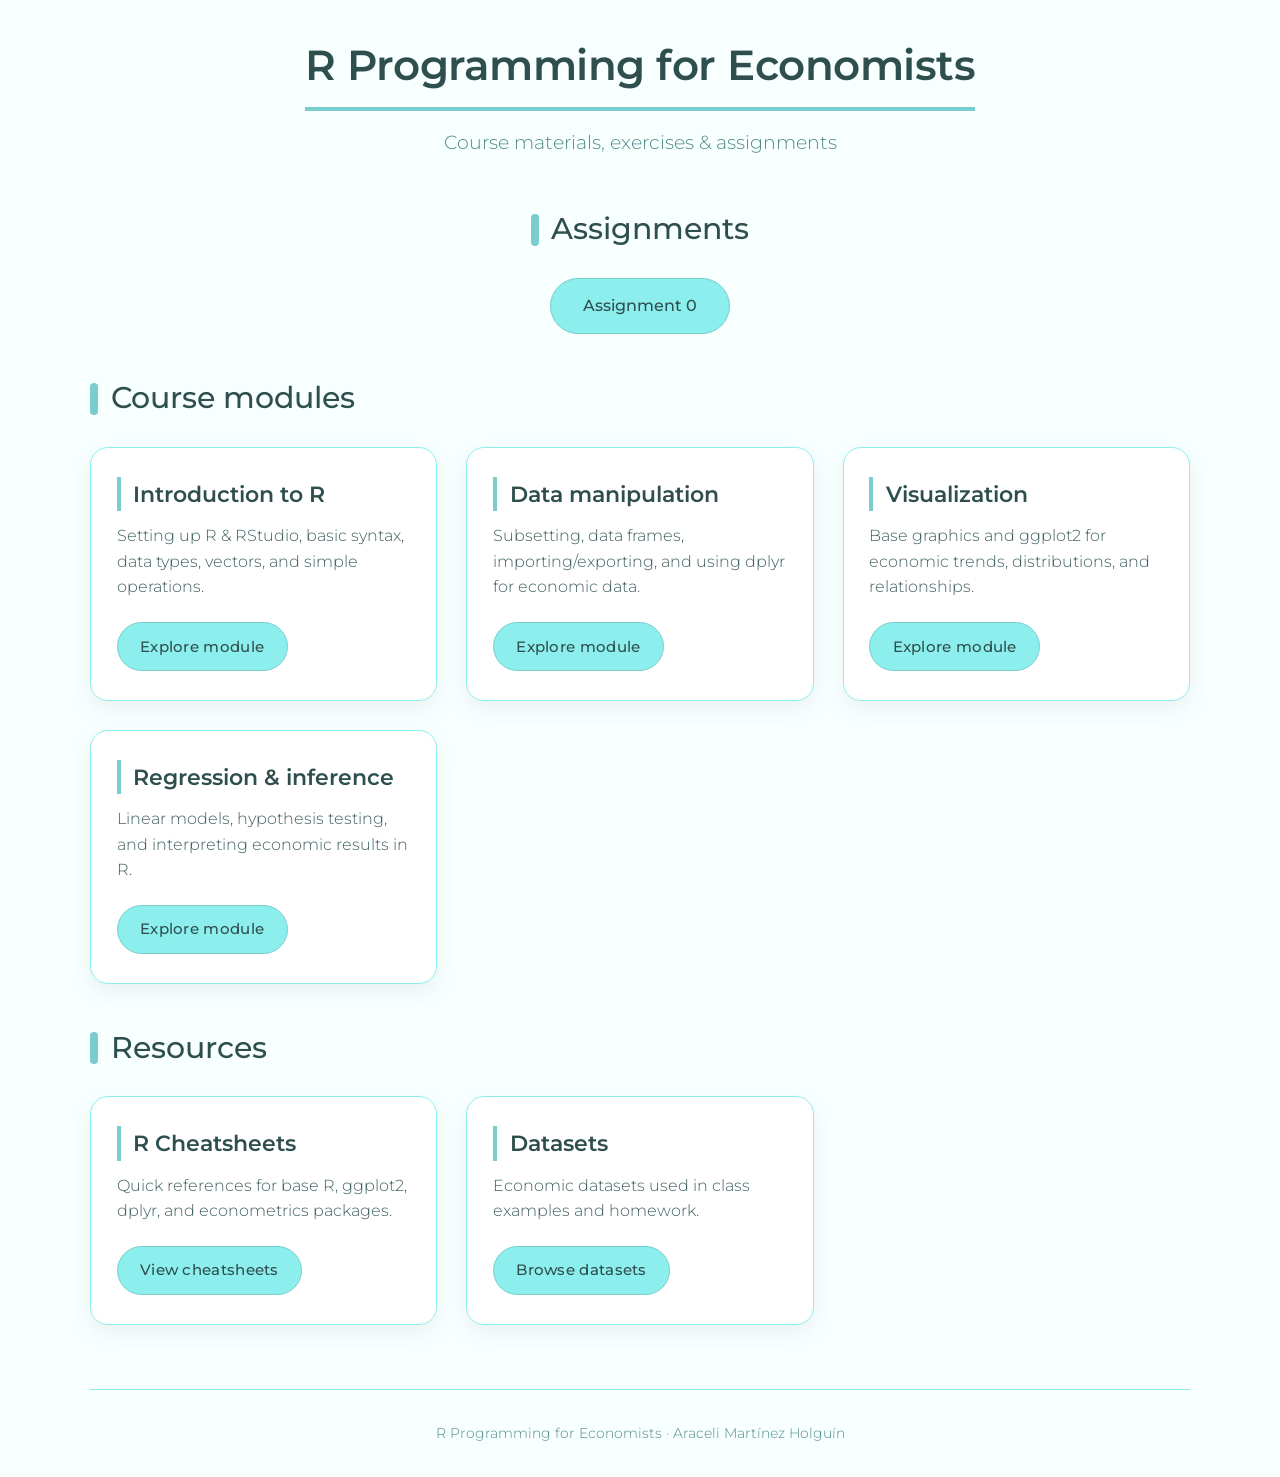
==== commit e4516d91: "Refactor assignments section and clean up HTML Removed redundant sections and updated the assignment" ====
--- a/index.html
+++ b/index.html
@@ -1,189 +1,178 @@
 <!DOCTYPE html>
 <html lang="en">
 <head>
-  <meta charset="UTF-8">
-  <meta name="viewport" content="width=device-width, initial-scale=1.0">
-  <title>R Programming for Economists</title>
-  <link href="https://fonts.googleapis.com/css2?family=Montserrat:wght@300;400;500;600;700&display=swap" rel="stylesheet">
-  <style>
-    /* ---------------- COLOR PALETTE ---------------- */
-    :root {
-      --dark:   #2F4F4F;
-      --light1: #97FFFF;
-      --light2: #8DEEEE;
-      --light3: #79CDCD;
-      --light4: #528B8B;
-      --white:  #f8ffff;
-    }
-
-    /* ---------------- GLOBAL ---------------- */
-    * {
-      margin: 0;
-      padding: 0;
-      box-sizing: border-box;
-    }
-
-    body {
-      font-family: 'Montserrat', sans-serif;
-      background-color: var(--white);
-      color: var(--dark);
-      line-height: 1.6;
-      padding: 2rem 1.5rem;
-    }
-
-    .container {
-      max-width: 1100px;
-      margin: 0 auto;
-    }
-
-    /* ---------------- HEADER ---------------- */
-    header {
-      margin-bottom: 3rem;
-      text-align: center;
-    }
-
-    h1 {
-      font-weight: 600;
-      font-size: 2.6rem;
-      letter-spacing: -0.5px;
-      color: var(--dark);
-      border-bottom: 4px solid var(--light3);
-      display: inline-block;
-      padding-bottom: 0.5rem;
-      margin-bottom: 1rem;
-    }
-
-    .subhead {
-      font-weight: 300;
-      font-size: 1.2rem;
-      color: var(--light4);
-    }
-
-    /* ---------------- SECTION TITLES ---------------- */
-    h2 {
-      font-weight: 500;
-      font-size: 1.9rem;
-      margin: 2.5rem 0 1.5rem;
-      color: var(--dark);
-      display: flex;
-      align-items: center;
-      gap: 0.8rem;
-    }
-
-    h2::before {
-      content: '';
-      display: inline-block;
-      width: 8px;
-      height: 2rem;
-      background: var(--light3);
-      border-radius: 4px;
-    }
-
-    /* ---------------- CARD GRID ---------------- */
-    .card-grid {
-      display: grid;
-      grid-template-columns: repeat(auto-fill, minmax(280px, 1fr));
-      gap: 1.8rem;
-      margin-top: 0.5rem;
-    }
-
-    .card {
-      background: white;
-      border-radius: 18px;
-      padding: 1.8rem 1.6rem;
-      box-shadow: 0 8px 20px rgba(47, 79, 79, 0.08);
-      border: 1px solid var(--light2);
-      transition: all 0.2s ease;
-      display: flex;
-      flex-direction: column;
-    }
-
-    .card:hover {
-      transform: translateY(-4px);
-      box-shadow: 0 16px 28px rgba(47, 79, 79, 0.12);
-      border-color: var(--light3);
-    }
-
-    .card h3 {
-      font-weight: 600;
-      font-size: 1.35rem;
-      color: var(--dark);
-      margin-bottom: 0.75rem;
-      border-left: 4px solid var(--light3);
-      padding-left: 0.8rem;
-    }
-
-    .card p {
-      font-weight: 300;
-      font-size: 1rem;
-      color: #3e5e5e;
-      margin-bottom: 1.4rem;
-      flex: 1;
-    }
-
-    .card a {
-      display: inline-block;
-      background: var(--light2);
-      color: var(--dark);
-      font-weight: 500;
-      text-decoration: none;
-      padding: 0.7rem 1.4rem;
-      border-radius: 40px;
-      font-size: 0.95rem;
-      letter-spacing: 0.3px;
-      transition: background 0.2s, color 0.2s;
-      text-align: center;
-      border: 1px solid var(--light3);
-      align-self: flex-start;
-    }
-
-    .card a:hover {
-      background: var(--light4);
-      color: white;
-      border-color: var(--light4);
-    }
-
-    /* ---------------- ASSIGNMENT CARD (slightly distinctive) ---------------- */
-    .assignment-card {
-      background: linear-gradient(145deg, #ffffff, #f2fbfb);
-      border-left: 6px solid var(--light4);
-    }
-
-    .assignment-card h3 {
-      border-left-color: var(--light4);
-    }
-
-    .assignment-card a {
-      background: var(--light1);
-      border-color: var(--light2);
-    }
-
-    .assignment-card a:hover {
-      background: var(--dark);
-      color: var(--white);
-      border-color: var(--dark);
-    }
-
-    /* ---------------- FOOTER ---------------- */
-    footer {
-      margin-top: 4rem;
-      text-align: center;
-      font-weight: 300;
-      font-size: 0.9rem;
-      color: var(--light4);
-      border-top: 1px solid var(--light2);
-      padding-top: 2rem;
-    }
-  </style>
+
+<meta charset="UTF-8">
+<meta name="viewport" content="width=device-width, initial-scale=1.0">
+<title>R Programming for Economists</title>
+<link href="https://fonts.googleapis.com/css2?family=Montserrat:wght@300;400;500;600;700&display=swap" rel="stylesheet">
+
+<style>
+
+/* ---------------- COLOR PALETTE ---------------- */
+:root {
+  --dark:   #2F4F4F;
+  --light1: #97FFFF;
+  --light2: #8DEEEE;
+  --light3: #79CDCD;
+  --light4: #528B8B;
+  --white:  #f8ffff;
+}
+
+/* ---------------- GLOBAL ---------------- */
+* { margin:0; padding:0; box-sizing:border-box; }
+
+body {
+  font-family: 'Montserrat', sans-serif;
+  background: var(--white);
+  color: var(--dark);
+  line-height: 1.6;
+  padding: 2rem 1.5rem;
+}
+
+.container {
+  max-width: 1100px;
+  margin: 0 auto;
+}
+
+/* ---------------- HEADER ---------------- */
+header {
+  margin-bottom: 3rem;
+  text-align: center;
+}
+
+h1 {
+  font-weight: 600;
+  font-size: 2.6rem;
+  letter-spacing: -0.5px;
+  border-bottom: 4px solid var(--light3);
+  display: inline-block;
+  padding-bottom: 0.5rem;
+  margin-bottom: 1rem;
+}
+
+.subhead {
+  font-weight: 300;
+  font-size: 1.2rem;
+  color: var(--light4);
+}
+
+/* ---------------- SECTION TITLES ---------------- */
+h2 {
+  font-weight: 500;
+  font-size: 1.9rem;
+  margin: 2.5rem 0 1.5rem;
+  display: flex;
+  align-items: center;
+  gap: 0.8rem;
+}
+
+h2::before {
+  content: '';
+  display: inline-block;
+  width: 8px;
+  height: 2rem;
+  background: var(--light3);
+  border-radius: 4px;
+}
+
+/* ---------------- CARD GRID ---------------- */
+.card-grid {
+  display: grid;
+  grid-template-columns: repeat(auto-fill, minmax(280px, 1fr));
+  gap: 1.8rem;
+  margin-top: 0.5rem;
+}
+
+.card {
+  background: white;
+  border-radius: 18px;
+  padding: 1.8rem 1.6rem;
+  box-shadow: 0 8px 20px rgba(47, 79, 79, 0.08);
+  border: 1px solid var(--light2);
+  transition: all 0.2s ease;
+  display: flex;
+  flex-direction: column;
+}
+
+.card:hover {
+  transform: translateY(-4px);
+  box-shadow: 0 16px 28px rgba(47, 79, 79, 0.12);
+  border-color: var(--light3);
+}
+
+.card h3 {
+  font-weight: 600;
+  font-size: 1.35rem;
+  margin-bottom: 0.75rem;
+  border-left: 4px solid var(--light3);
+  padding-left: 0.8rem;
+}
+
+.card p {
+  font-weight: 300;
+  font-size: 1rem;
+  color: #3e5e5e;
+  margin-bottom: 1.4rem;
+  flex: 1;
+}
+
+.card a {
+  display: inline-block;
+  background: var(--light2);
+  color: var(--dark);
+  font-weight: 500;
+  text-decoration: none;
+  padding: 0.7rem 1.4rem;
+  border-radius: 40px;
+  font-size: 0.95rem;
+  letter-spacing: 0.3px;
+  transition: background 0.2s, color 0.2s;
+  text-align: center;
+  border: 1px solid var(--light3);
+  align-self: flex-start;
+}
+
+.card a:hover {
+  background: var(--light4);
+  color: white;
+  border-color: var(--light4);
+}
+
+/* ---------------- FOOTER ---------------- */
+footer {
+  margin-top: 4rem;
+  text-align: center;
+  font-weight: 300;
+  font-size: 0.9rem;
+  color: var(--light4);
+  border-top: 1px solid var(--light2);
+  padding-top: 2rem;
+}
+
+</style>
 </head>
 <body>
   <div class="container">
+
     <header>
       <h1>R Programming for Economists</h1>
       <div class="subhead">Course materials, exercises & assignments</div>
     </header>
 
-    <!-- ========== EXISTING SECTIONS (kept intact, just placeholders) ========== -->
+    <!-- ========== NUEVA SECCIÓN: ASSIGNMENTS (solo botón al inicio) ========== -->
+    <section style="text-align:center; margin: 1rem 0 2.5rem 0;">
+      <h2 style="justify-content:center;">Assignments</h2>
+      <a href="https://github.com/araceli-martinez-holguin/economics-r-course/blob/main/Assignments/Assignment-0/Tarea-0.html"
+         target="_blank" rel="noopener noreferrer"
+         style="display:inline-block; background:var(--light2); color:var(--dark); font-weight:500;
+                text-decoration:none; padding:0.9rem 2rem; border-radius:40px; font-size:1rem;
+                border:1px solid var(--light3); transition:background 0.2s, color 0.2s;">
+        Assignment 0
+      </a>
+    </section>
+    <!-- ========== FIN NUEVA SECCIÓN ========== -->
+
     <h2>Course modules</h2>
     <div class="card-grid">
       <div class="card">
@@ -208,27 +197,6 @@
       </div>
     </div>
 
-    <!-- ========== NEW ASSIGNMENTS SECTION ========== -->
-    <h2>Assignments</h2>
-    <div class="card-grid">
-      <!-- Assignment 0 card with the provided link -->
-      <div class="card assignment-card">
-        <h3>Assignment 0</h3>
-        <p>Getting started with R: setup, basic objects, and first steps. Complete this to prepare for upcoming assignments.</p>
-        <a href="https://github.com/araceli-martinez-holguin/economics-r-course/blob/main/Assignments/Assignment-0/Tarea-0.html" 
-           target="_blank" rel="noopener noreferrer">
-          Open Assignment 0
-        </a>
-      </div>
-      <!-- You can add more assignment cards here in the future -->
-      <div class="card assignment-card" style="opacity: 0.85;">
-        <h3>Assignment 1</h3>
-        <p>Coming soon — data manipulation with dplyr and economic case studies.</p>
-        <a href="#" style="pointer-events: none; opacity: 0.6;">Not available</a>
-      </div>
-    </div>
-
-    <!-- ========== OPTIONAL RESOURCES SECTION (kept light) ========== -->
     <h2>Resources</h2>
     <div class="card-grid">
       <div class="card">
@@ -246,6 +214,7 @@
     <footer>
       R Programming for Economists · Araceli Martínez Holguín
     </footer>
+
   </div>
 </body>
 </html>
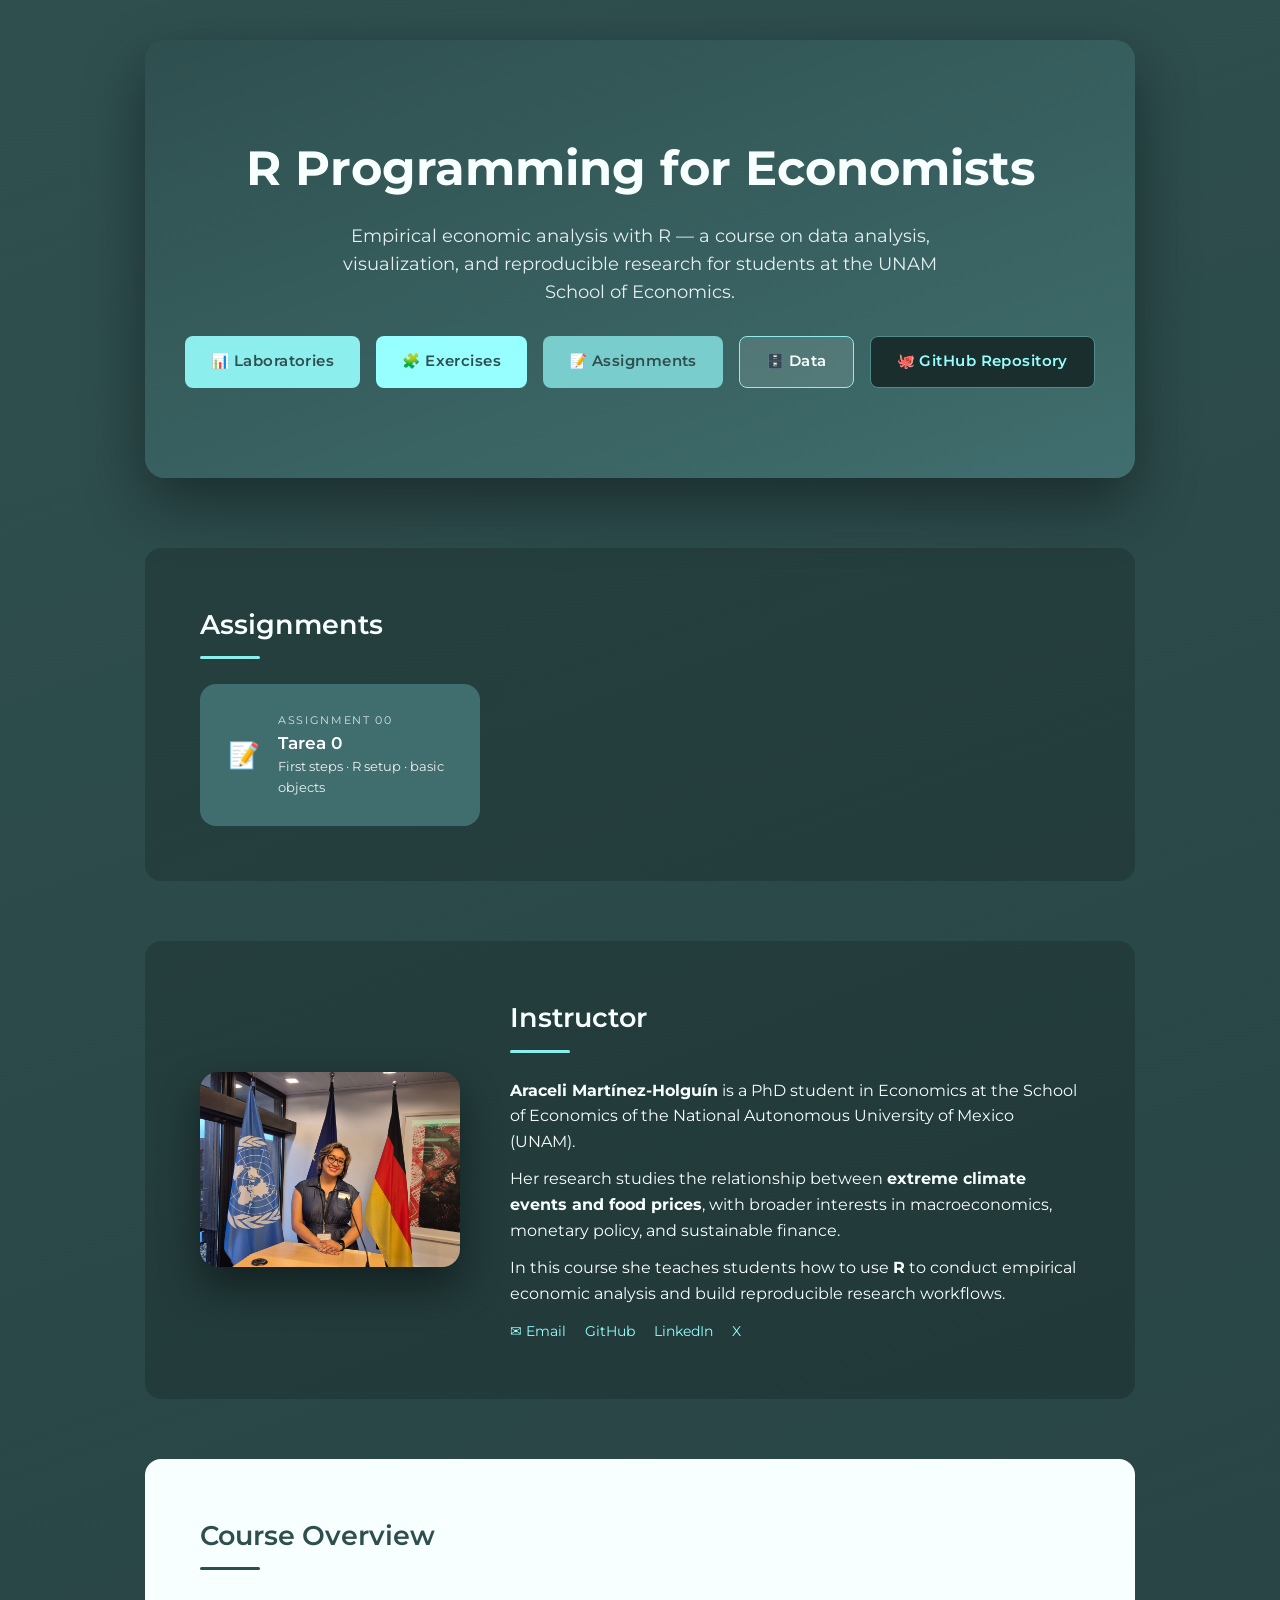
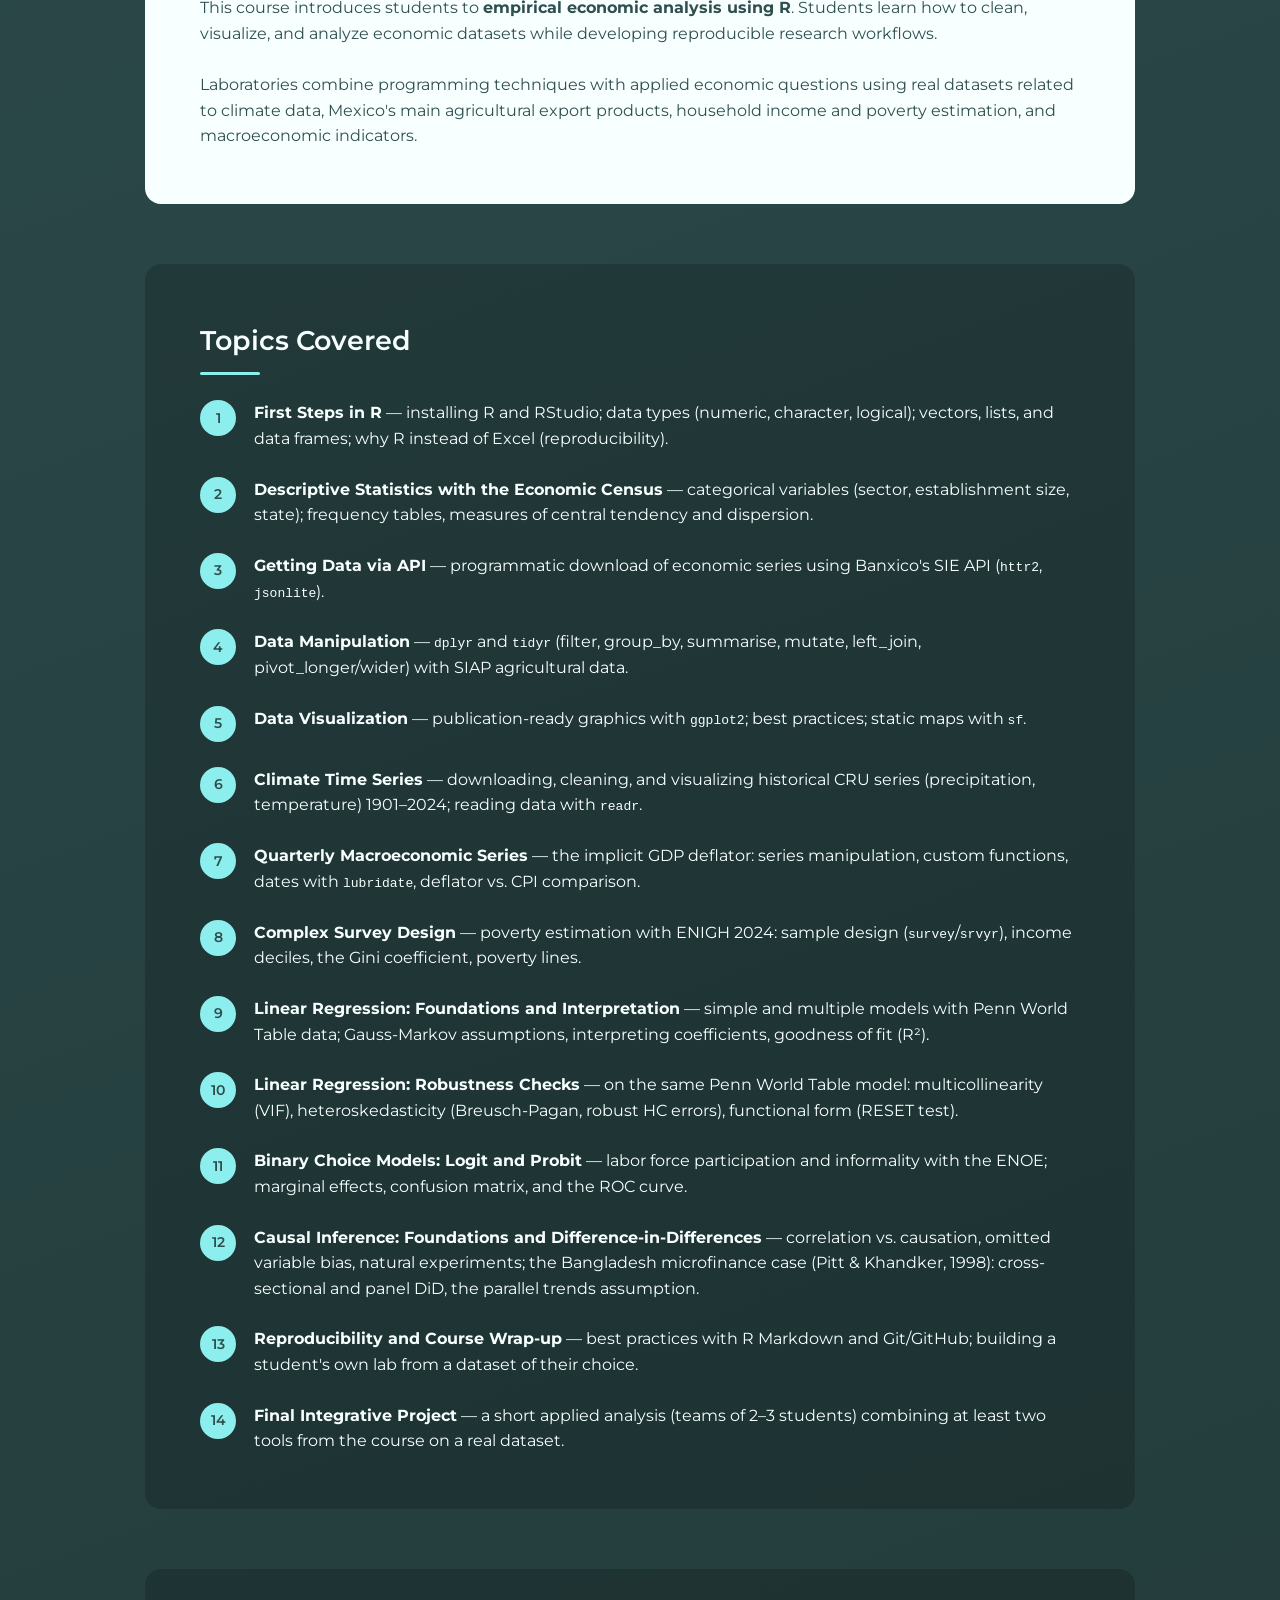
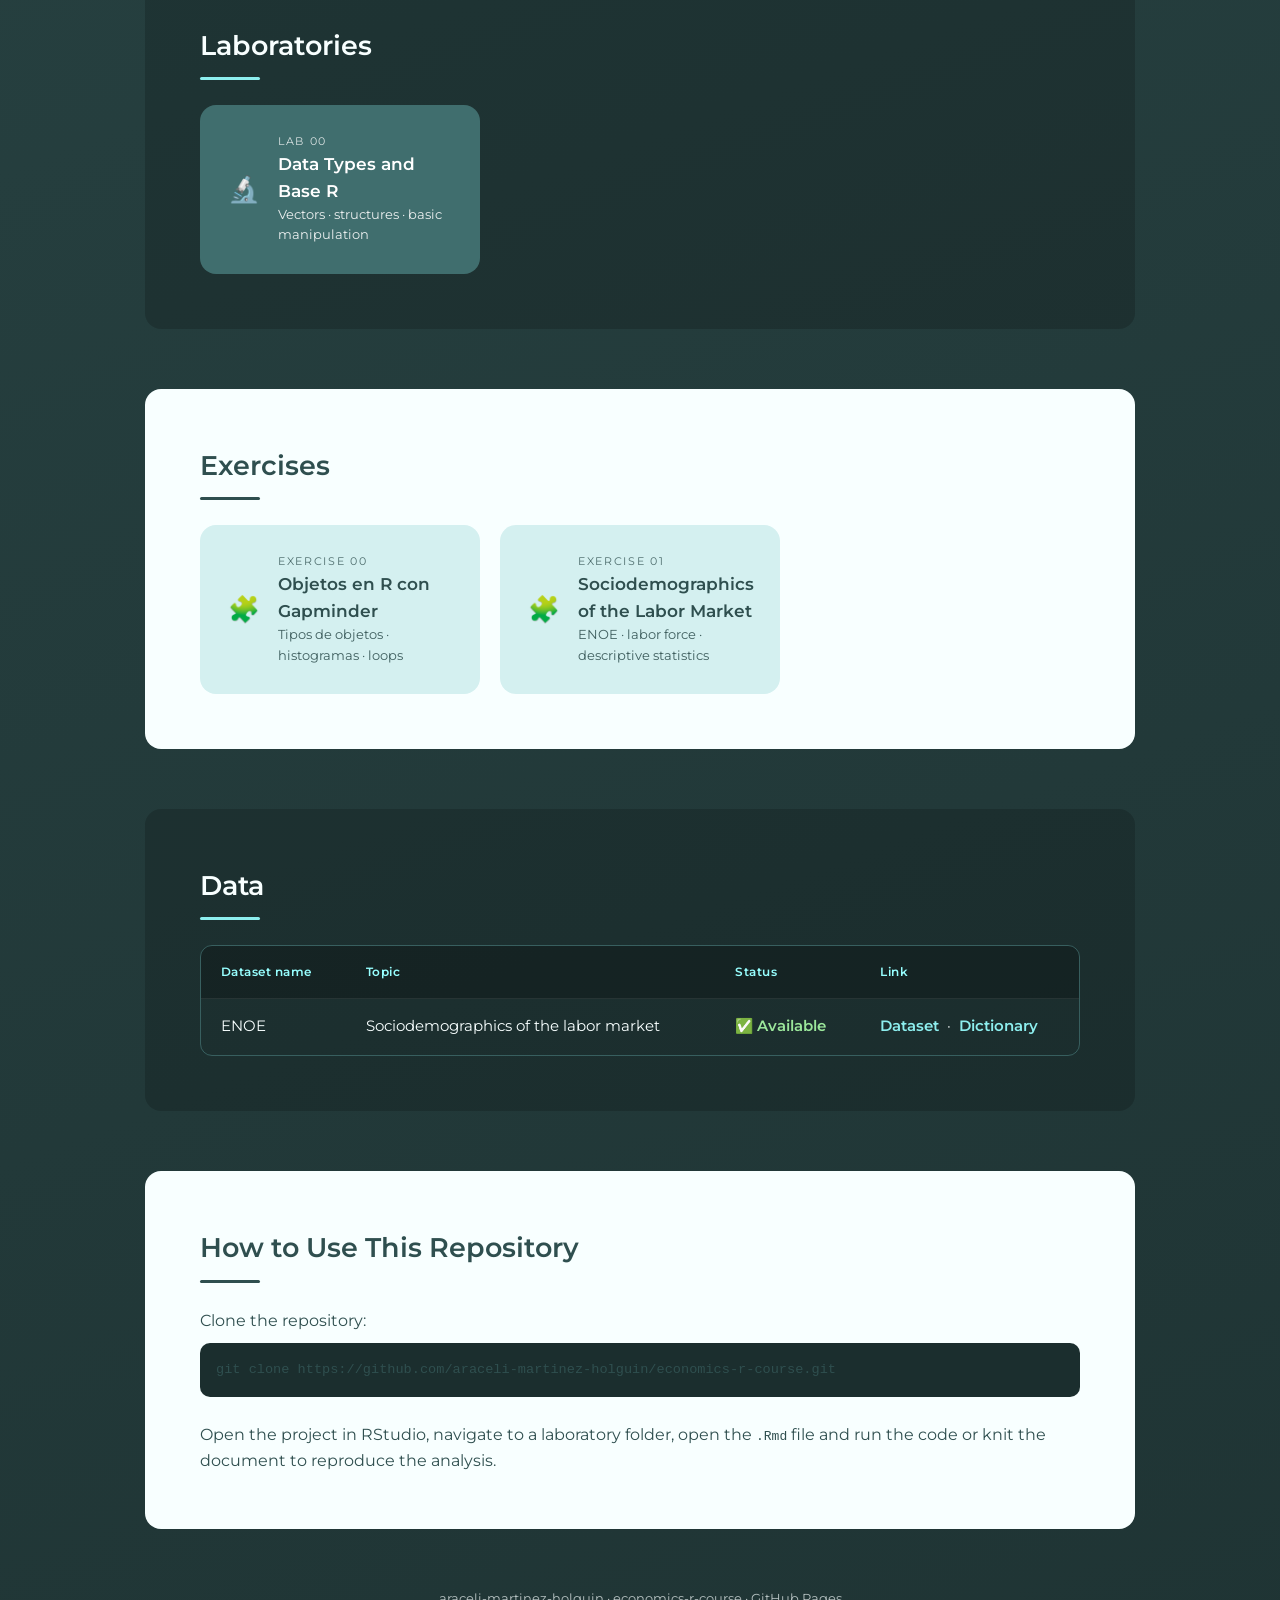
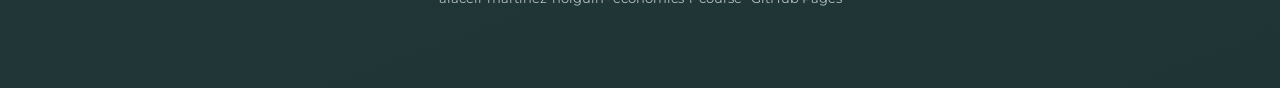
==== commit ac61f14c: "Revamp index.html with new styles and sections Updated styles and structure for the index page, incl" ====
--- a/index.html
+++ b/index.html
@@ -24,197 +24,626 @@
 
 body {
   font-family: 'Montserrat', sans-serif;
-  background: var(--white);
-  color: var(--dark);
+  background: linear-gradient(160deg, #2F4F4F, #1f3434);
+  color: var(--white);
   line-height: 1.6;
-  padding: 2rem 1.5rem;
 }
 
 .container {
-  max-width: 1100px;
-  margin: 0 auto;
-}
-
-/* ---------------- HEADER ---------------- */
-header {
-  margin-bottom: 3rem;
+  max-width: 1050px;
+  margin: auto;
+  padding: 40px 30px 80px;
+}
+
+/* ---------------- HERO ---------------- */
+.hero {
   text-align: center;
-}
-
-h1 {
+  padding: 90px 40px;
+  margin-bottom: 70px;
+  background: linear-gradient(160deg, #2F4F4F, #406e6e);
+  border-radius: 20px;
+  box-shadow: 0 25px 60px rgba(0,0,0,.4);
+}
+
+.hero h1 { font-size: 3rem; margin-bottom: 15px; }
+
+.hero p {
+  font-size: 1.1rem;
+  opacity: .9;
+  max-width: 650px;
+  margin: auto;
+  margin-bottom: 25px;
+}
+
+/* ---------------- HERO BUTTONS ---------------- */
+.hero-buttons {
+  display: flex;
+  justify-content: center;
+  flex-wrap: wrap;
+  gap: 16px;
+  margin-top: 30px;
+}
+
+.hero-buttons a {
+  text-decoration: none;
+  padding: 13px 26px;
+  border-radius: 8px;
+  font-size: .92rem;
   font-weight: 600;
-  font-size: 2.6rem;
-  letter-spacing: -0.5px;
-  border-bottom: 4px solid var(--light3);
-  display: inline-block;
-  padding-bottom: 0.5rem;
-  margin-bottom: 1rem;
-}
-
-.subhead {
-  font-weight: 300;
-  font-size: 1.2rem;
-  color: var(--light4);
-}
-
-/* ---------------- SECTION TITLES ---------------- */
-h2 {
-  font-weight: 500;
-  font-size: 1.9rem;
-  margin: 2.5rem 0 1.5rem;
+  letter-spacing: .03em;
+  transition: .2s;
   display: flex;
   align-items: center;
-  gap: 0.8rem;
-}
-
-h2::before {
-  content: '';
-  display: inline-block;
-  width: 8px;
-  height: 2rem;
-  background: var(--light3);
-  border-radius: 4px;
-}
-
-/* ---------------- CARD GRID ---------------- */
+  gap: 8px;
+}
+
+.btn-labs       { background: var(--light2);  color: #2F4F4F; }
+.btn-exercises  { background: var(--light1);  color: #2F4F4F; }
+.btn-data       { background: rgba(255,255,255,.12); color: var(--white); border: 1px solid var(--light2); }
+.btn-github     { background: #1b2e2e;        color: var(--light1); border: 1px solid var(--light4); }
+.btn-assignments { background: var(--light3); color: #2F4F4F; }
+.hero-buttons a:hover { transform: translateY(-3px); box-shadow: 0 8px 20px rgba(0,0,0,.3); }
+
+/* ---------------- SECTIONS ---------------- */
+.section {
+  margin-bottom: 60px;
+  padding: 55px;
+  border-radius: 16px;
+}
+
+.section-dark  { background: rgba(0,0,0,.18); }
+.section-light { background: #f8ffff; color: #2F4F4F; }
+
+/* ---------------- TITLES ---------------- */
+.section-title {
+  font-size: 1.7rem;
+  font-weight: 600;
+  margin-bottom: 25px;
+  position: relative;
+}
+
+.section-title::after {
+  content: "";
+  display: block;
+  width: 60px;
+  height: 3px;
+  background: var(--light2);
+  margin-top: 10px;
+  border-radius: 3px;
+}
+
+.section-light .section-title::after { background: var(--dark); }
+
+/* ---------------- ABOUT ---------------- */
+.about {
+  display: grid;
+  grid-template-columns: 260px 1fr;
+  gap: 50px;
+  align-items: center;
+}
+
+.profile-pic {
+  width: 260px;
+  border-radius: 18px;
+  box-shadow: 0 20px 40px rgba(0,0,0,.45);
+}
+
+.about-text p { margin-bottom: 12px; }
+
+.links { margin-top: 12px; }
+.links a {
+  margin-right: 15px;
+  font-size: .9rem;
+  color: var(--light1);
+  text-decoration: none;
+}
+.links a:hover { text-decoration: underline; }
+
+/* ---------------- ROADMAP (still used by Topics Covered) ---------------- */
+.roadmap { display: flex; flex-direction: column; gap: 25px; margin-top: 20px; }
+
+.step { display: flex; gap: 18px; align-items: flex-start; }
+
+.step-number {
+  background: var(--light2);
+  color: #2F4F4F;
+  font-weight: 600;
+  border-radius: 50%;
+  min-width: 36px;
+  height: 36px;
+  display: flex;
+  align-items: center;
+  justify-content: center;
+  font-size: .9rem;
+}
+
+.section-light .step-number { background: var(--dark); color: var(--white); }
+
+/* ---------------- CARDS ---------------- */
 .card-grid {
   display: grid;
   grid-template-columns: repeat(auto-fill, minmax(280px, 1fr));
-  gap: 1.8rem;
-  margin-top: 0.5rem;
+  gap: 20px;
 }
 
 .card {
-  background: white;
-  border-radius: 18px;
-  padding: 1.8rem 1.6rem;
-  box-shadow: 0 8px 20px rgba(47, 79, 79, 0.08);
-  border: 1px solid var(--light2);
-  transition: all 0.2s ease;
+  background: #406e6e;
+  padding: 28px;
+  border-radius: 16px;
+  text-decoration: none;
+  color: white;
   display: flex;
-  flex-direction: column;
+  align-items: center;
+  gap: 18px;
+  transition: .25s;
 }
 
 .card:hover {
-  transform: translateY(-4px);
-  box-shadow: 0 16px 28px rgba(47, 79, 79, 0.12);
-  border-color: var(--light3);
-}
-
-.card h3 {
+  transform: translateY(-6px);
+  background: var(--light3);
+  box-shadow: 0 10px 20px rgba(0,0,0,.35);
+}
+
+.section-light .card { background: #d4f0f0; color: #2F4F4F; }
+.section-light .card:hover { background: var(--light3); color: white; }
+
+.card-icon   { font-size: 1.6rem; }
+.card-label  { font-size: .7rem; letter-spacing: .15em; text-transform: uppercase; opacity: .8; }
+.card-title  { font-weight: 600; font-size: 1.05rem; }
+.card-sub    { font-size: .8rem; opacity: .9; }
+
+/* --- disabled card (coming soon) --- */
+.card-disabled {
+  background: rgba(255,255,255,.06);
+  border: 1px dashed rgba(141,238,238,.3);
+  cursor: default;
+  pointer-events: none;
+  opacity: .6;
+}
+
+.section-light .card-disabled {
+  background: rgba(0,0,0,.05);
+  border: 1px dashed #528B8B;
+  color: #2F4F4F;
+}
+
+/* ---------------- DATA TABLE ---------------- */
+.data-table-wrap {
+  overflow-x: auto;
+  margin-top: 20px;
+  border-radius: 12px;
+  border: 1px solid rgba(141,238,238,.25);
+}
+
+.data-table {
+  width: 100%;
+  border-collapse: collapse;
+  font-size: .92rem;
+}
+
+.data-table th, .data-table td {
+  padding: 16px 20px;
+  text-align: left;
+}
+
+.data-table thead th {
+  background: rgba(0,0,0,.25);
+  color: var(--light1);
   font-weight: 600;
-  font-size: 1.35rem;
-  margin-bottom: 0.75rem;
-  border-left: 4px solid var(--light3);
-  padding-left: 0.8rem;
-}
-
-.card p {
-  font-weight: 300;
-  font-size: 1rem;
-  color: #3e5e5e;
-  margin-bottom: 1.4rem;
-  flex: 1;
-}
-
-.card a {
-  display: inline-block;
-  background: var(--light2);
-  color: var(--dark);
-  font-weight: 500;
+  font-size: .78rem;
+  letter-spacing: .04em;
+}
+
+.data-table tbody tr {
+  border-top: 1px solid rgba(255,255,255,.08);
+  transition: background .2s;
+}
+
+.data-table tbody tr:hover { background: rgba(141,238,238,.08); }
+
+.data-table .status-available {
+  color: #9BE79B;
+  font-weight: 600;
+  white-space: nowrap;
+}
+
+.data-table .status-pending {
+  color: rgba(248,255,255,.55);
+  font-weight: 600;
+  white-space: nowrap;
+}
+
+.data-table a.view-link {
+  color: var(--light2);
+  font-weight: 600;
   text-decoration: none;
-  padding: 0.7rem 1.4rem;
-  border-radius: 40px;
-  font-size: 0.95rem;
-  letter-spacing: 0.3px;
-  transition: background 0.2s, color 0.2s;
-  text-align: center;
-  border: 1px solid var(--light3);
-  align-self: flex-start;
-}
-
-.card a:hover {
-  background: var(--light4);
-  color: white;
-  border-color: var(--light4);
+}
+
+.data-table a.view-link:hover { text-decoration: underline; }
+
+/* ---------------- CODE BLOCK ---------------- */
+pre {
+  background: #1b2e2e;
+  padding: 16px;
+  border-radius: 10px;
+  font-size: .85rem;
+  overflow-x: auto;
+  margin-top: 10px;
 }
 
 /* ---------------- FOOTER ---------------- */
 footer {
-  margin-top: 4rem;
   text-align: center;
-  font-weight: 300;
-  font-size: 0.9rem;
-  color: var(--light4);
-  border-top: 1px solid var(--light2);
-  padding-top: 2rem;
+  font-size: .8rem;
+  opacity: .7;
+  margin-top: 60px;
+}
+
+/* ---------------- MOBILE ---------------- */
+@media(max-width:750px) {
+  .hero h1 { font-size: 2.2rem; }
+  .about { grid-template-columns: 1fr; text-align: center; }
+  .profile-pic { margin: auto; }
+  .hero-buttons { flex-direction: column; align-items: center; }
+  .section { padding: 35px 25px; }
+  .data-table th, .data-table td { padding: 12px 14px; font-size: .85rem; }
 }
 
 </style>
 </head>
+
 <body>
-  <div class="container">
-
-    <header>
-      <h1>R Programming for Economists</h1>
-      <div class="subhead">Course materials, exercises & assignments</div>
-    </header>
-
-    <!-- ========== NUEVA SECCIÓN: ASSIGNMENTS (solo botón al inicio) ========== -->
-    <section style="text-align:center; margin: 1rem 0 2.5rem 0;">
-      <h2 style="justify-content:center;">Assignments</h2>
-      <a href="https://github.com/araceli-martinez-holguin/economics-r-course/blob/main/Assignments/Assignment-0/Tarea-0.html"
-         target="_blank" rel="noopener noreferrer"
-         style="display:inline-block; background:var(--light2); color:var(--dark); font-weight:500;
-                text-decoration:none; padding:0.9rem 2rem; border-radius:40px; font-size:1rem;
-                border:1px solid var(--light3); transition:background 0.2s, color 0.2s;">
-        Assignment 0
-      </a>
-    </section>
-    <!-- ========== FIN NUEVA SECCIÓN ========== -->
-
-    <h2>Course modules</h2>
+<div class="container">
+
+  <!-- ═══════════════════ HERO ═══════════════════ -->
+  <section class="hero">
+
+    <h1>R Programming for Economists</h1>
+
+    <p>
+      Empirical economic analysis with R — a course on data analysis,
+      visualization, and reproducible research for students at the
+      UNAM School of Economics.
+    </p>
+
+    <div class="hero-buttons">
+
+      <a class="btn-labs" href="#labs">
+        📊 Laboratories
+      </a>
+
+      <a class="btn-exercises" href="#exercises">
+        🧩 Exercises
+      </a>
+
+      <!-- ══════ NUEVO BOTÓN ══════ -->
+      <a class="btn-assignments" href="#assignments">
+        📝 Assignments
+      </a>
+      <!-- ══════ FIN NUEVO BOTÓN ══════ -->
+
+      <a class="btn-data" href="#data">
+        🗄️ Data
+      </a>
+
+      <a class="btn-github"
+         href="https://github.com/araceli-martinez-holguin/economics-r-course"
+         target="_blank">
+        🐙 GitHub Repository
+      </a>
+
+    </div>
+  </section>
+
+  <!-- ═══════════════════ ASSIGNMENTS (NUEVA SECCIÓN) ═══════════════════ -->
+  <section id="assignments" class="section section-dark">
+    <h2 class="section-title">Assignments</h2>
+
     <div class="card-grid">
-      <div class="card">
-        <h3>Introduction to R</h3>
-        <p>Setting up R & RStudio, basic syntax, data types, vectors, and simple operations.</p>
-        <a href="#">Explore module</a>
-      </div>
-      <div class="card">
-        <h3>Data manipulation</h3>
-        <p>Subsetting, data frames, importing/exporting, and using dplyr for economic data.</p>
-        <a href="#">Explore module</a>
-      </div>
-      <div class="card">
-        <h3>Visualization</h3>
-        <p>Base graphics and ggplot2 for economic trends, distributions, and relationships.</p>
-        <a href="#">Explore module</a>
-      </div>
-      <div class="card">
-        <h3>Regression & inference</h3>
-        <p>Linear models, hypothesis testing, and interpreting economic results in R.</p>
-        <a href="#">Explore module</a>
-      </div>
+
+      <a class="card"
+         href="https://github.com/araceli-martinez-holguin/economics-r-course/blob/main/Assignments/Assignment-0/Tarea-0.html"
+         target="_blank">
+        <div class="card-icon">📝</div>
+        <div>
+          <div class="card-label">Assignment 00</div>
+          <div class="card-title">Tarea 0</div>
+          <div class="card-sub">First steps · R setup · basic objects</div>
+        </div>
+      </a>
+
     </div>
-
-    <h2>Resources</h2>
+  </section>
+  <!-- ═══════════════════ FIN NUEVA SECCIÓN ═══════════════════ -->
+
+  <!-- ═══════════════════ INSTRUCTOR ═══════════════════ -->
+  <section class="section section-dark">
+    <div class="about">
+
+      <img src="Profile-Picture.jpeg" class="profile-pic" alt="Araceli Martínez-Holguín">
+
+      <div class="about-text">
+        <h2 class="section-title">Instructor</h2>
+
+        <p>
+          <strong>Araceli Martínez-Holguín</strong> is a PhD student in Economics
+          at the School of Economics of the National Autonomous University of
+          Mexico (UNAM).
+        </p>
+
+        <p>
+          Her research studies the relationship between
+          <strong>extreme climate events and food prices</strong>,
+          with broader interests in macroeconomics, monetary policy,
+          and sustainable finance.
+        </p>
+
+        <p>
+          In this course she teaches students how to use <strong>R</strong>
+          to conduct empirical economic analysis and build reproducible
+          research workflows.
+        </p>
+
+        <div class="links">
+          <a href="mailto:araceli.martinez@economia.unam.mx">✉ Email</a>
+          <a href="https://github.com/araceli-martinez-holguin" target="_blank">GitHub</a>
+          <a href="https://www.linkedin.com/in/aracelimholguin24111994/" target="_blank">LinkedIn</a>
+          <a href="https://x.com/Arimarhol" target="_blank">X</a>
+        </div>
+      </div>
+
+    </div>
+  </section>
+
+  <!-- ═══════════════════ COURSE OVERVIEW ═══════════════════ -->
+  <section class="section section-light">
+    <h2 class="section-title">Course Overview</h2>
+
+    <p>
+      This course introduces students to <strong>empirical economic analysis
+      using R</strong>. Students learn how to clean, visualize, and analyze
+      economic datasets while developing reproducible research workflows.
+    </p>
+    <br>
+    <p>
+      Laboratories combine programming techniques with applied economic
+      questions using real datasets related to climate data, Mexico's main
+      agricultural export products, household income and poverty estimation,
+      and macroeconomic indicators.
+    </p>
+  </section>
+
+  <!-- ═══════════════════ TOPICS ═══════════════════ -->
+  <section class="section section-dark">
+    <h2 class="section-title">Topics Covered</h2>
+
+    <div class="roadmap">
+
+      <div class="step">
+        <div class="step-number">1</div>
+        <div class="step-text">
+          <strong>First Steps in R</strong> — installing R and RStudio;
+          data types (numeric, character, logical); vectors, lists, and
+          data frames; why R instead of Excel (reproducibility).
+        </div>
+      </div>
+
+      <div class="step">
+        <div class="step-number">2</div>
+        <div class="step-text">
+          <strong>Descriptive Statistics with the Economic Census</strong> —
+          categorical variables (sector, establishment size, state);
+          frequency tables, measures of central tendency and dispersion.
+        </div>
+      </div>
+
+      <div class="step">
+        <div class="step-number">3</div>
+        <div class="step-text">
+          <strong>Getting Data via API</strong> — programmatic download of
+          economic series using Banxico's SIE API (<code>httr2</code>,
+          <code>jsonlite</code>).
+        </div>
+      </div>
+
+      <div class="step">
+        <div class="step-number">4</div>
+        <div class="step-text">
+          <strong>Data Manipulation</strong> — <code>dplyr</code> and
+          <code>tidyr</code> (filter, group_by, summarise, mutate,
+          left_join, pivot_longer/wider) with SIAP agricultural data.
+        </div>
+      </div>
+
+      <div class="step">
+        <div class="step-number">5</div>
+        <div class="step-text">
+          <strong>Data Visualization</strong> — publication-ready graphics
+          with <code>ggplot2</code>; best practices; static maps with
+          <code>sf</code>.
+        </div>
+      </div>
+
+      <div class="step">
+        <div class="step-number">6</div>
+        <div class="step-text">
+          <strong>Climate Time Series</strong> — downloading, cleaning, and
+          visualizing historical CRU series (precipitation, temperature)
+          1901–2024; reading data with <code>readr</code>.
+        </div>
+      </div>
+
+      <div class="step">
+        <div class="step-number">7</div>
+        <div class="step-text">
+          <strong>Quarterly Macroeconomic Series</strong> — the implicit
+          GDP deflator: series manipulation, custom functions, dates with
+          <code>lubridate</code>, deflator vs. CPI comparison.
+        </div>
+      </div>
+
+      <div class="step">
+        <div class="step-number">8</div>
+        <div class="step-text">
+          <strong>Complex Survey Design</strong> — poverty estimation with
+          ENIGH 2024: sample design (<code>survey</code>/<code>srvyr</code>),
+          income deciles, the Gini coefficient, poverty lines.
+        </div>
+      </div>
+
+      <div class="step">
+        <div class="step-number">9</div>
+        <div class="step-text">
+          <strong>Linear Regression: Foundations and Interpretation</strong> —
+          simple and multiple models with Penn World Table data;
+          Gauss-Markov assumptions, interpreting coefficients, goodness of
+          fit (R²).
+        </div>
+      </div>
+
+      <div class="step">
+        <div class="step-number">10</div>
+        <div class="step-text">
+          <strong>Linear Regression: Robustness Checks</strong> — on the
+          same Penn World Table model: multicollinearity (VIF),
+          heteroskedasticity (Breusch-Pagan, robust HC errors), functional
+          form (RESET test).
+        </div>
+      </div>
+
+      <div class="step">
+        <div class="step-number">11</div>
+        <div class="step-text">
+          <strong>Binary Choice Models: Logit and Probit</strong> — labor
+          force participation and informality with the ENOE; marginal
+          effects, confusion matrix, and the ROC curve.
+        </div>
+      </div>
+
+      <div class="step">
+        <div class="step-number">12</div>
+        <div class="step-text">
+          <strong>Causal Inference: Foundations and Difference-in-Differences</strong>
+          — correlation vs. causation, omitted variable bias, natural
+          experiments; the Bangladesh microfinance case (Pitt &amp;
+          Khandker, 1998): cross-sectional and panel DiD, the parallel
+          trends assumption.
+        </div>
+      </div>
+
+      <div class="step">
+        <div class="step-number">13</div>
+        <div class="step-text">
+          <strong>Reproducibility and Course Wrap-up</strong> — best
+          practices with R Markdown and Git/GitHub; building a student's
+          own lab from a dataset of their choice.
+        </div>
+      </div>
+
+      <div class="step">
+        <div class="step-number">14</div>
+        <div class="step-text">
+          <strong>Final Integrative Project</strong> — a short applied
+          analysis (teams of 2–3 students) combining at least two tools
+          from the course on a real dataset.
+        </div>
+      </div>
+
+    </div>
+  </section>
+
+  <!-- ═══════════════════ LABORATORIES ═══════════════════ -->
+  <section id="labs" class="section section-dark">
+    <h2 class="section-title">Laboratories</h2>
+
     <div class="card-grid">
-      <div class="card">
-        <h3>R Cheatsheets</h3>
-        <p>Quick references for base R, ggplot2, dplyr, and econometrics packages.</p>
-        <a href="#">View cheatsheets</a>
-      </div>
-      <div class="card">
-        <h3>Datasets</h3>
-        <p>Economic datasets used in class examples and homework.</p>
-        <a href="#">Browse datasets</a>
-      </div>
+
+      <a class="card" href="Laboratories/Laboratory-0/Laboratory-0.html">
+        <div class="card-icon">🔬</div>
+        <div>
+          <div class="card-label">Lab 00</div>
+          <div class="card-title">Data Types and Base R</div>
+          <div class="card-sub">Vectors · structures · basic manipulation</div>
+        </div>
+      </a>
+
     </div>
-
-    <footer>
-      R Programming for Economists · Araceli Martínez Holguín
-    </footer>
-
-  </div>
+  </section>
+
+  <!-- ═══════════════════ EXERCISES ═══════════════════ -->
+  <section id="exercises" class="section section-light">
+    <h2 class="section-title">Exercises</h2>
+    <div class="card-grid">
+      <a class="card" href="Exercises/Exercise-0/Ejercicio0_Objetos_R_Gapminder.html">
+        <div class="card-icon">🧩</div>
+        <div>
+          <div class="card-label">Exercise 00</div>
+          <div class="card-title">Objetos en R con Gapminder</div>
+          <div class="card-sub">Tipos de objetos · histogramas · loops</div>
+        </div>
+      </a>
+
+    <a class="card" href="Exercises/Exercise_1/Ejercicio1_ENOE.html">
+        <div class="card-icon">🧩</div>
+        <div>
+          <div class="card-label">Exercise 01</div>
+          <div class="card-title">Sociodemographics of the Labor Market</div>
+          <div class="card-sub">ENOE · labor force · descriptive statistics</div>
+        </div>
+      </a>
+    </div>
+  </section>
+
+  <!-- ═══════════════════ DATA ═══════════════════ -->
+  <section id="data" class="section section-dark">
+    <h2 class="section-title">Data</h2>
+
+    <div class="data-table-wrap">
+      <table class="data-table">
+        <thead>
+          <tr>
+            <th>Dataset name</th>
+            <th>Topic</th>
+            <th>Status</th>
+            <th>Link</th>
+          </tr>
+        </thead>
+        <tbody>
+          <tr>
+            <td>ENOE</td>
+            <td>Sociodemographics of the labor market</td>
+            <td class="status-available">✅ Available</td>
+            <td>
+              <a class="view-link" href="Data/Data-1/enoe_2025_4t_sample_50k.xlsx">Dataset</a>
+              &nbsp;·&nbsp;
+              <a class="view-link" href="Data/Data-1/diccionario_datos_sdem_enoe_2025_4t.csv">Dictionary</a>
+            </td>
+          </tr>
+        </tbody>
+      </table>
+    </div>
+  </section>
+
+  <!-- ═══════════════════ REPOSITORY ═══════════════════ -->
+  <section class="section section-light">
+    <h2 class="section-title">How to Use This Repository</h2>
+
+    <p>Clone the repository:</p>
+
+    <pre>git clone https://github.com/araceli-martinez-holguin/economics-r-course.git</pre>
+
+    <br>
+    <p>
+      Open the project in RStudio, navigate to a laboratory folder,
+      open the <code>.Rmd</code> file and run the code or knit the document
+      to reproduce the analysis.
+    </p>
+  </section>
+
+  <footer>
+    araceli-martinez-holguin · economics-r-course · GitHub Pages
+  </footer>
+
+</div>
 </body>
 </html>
